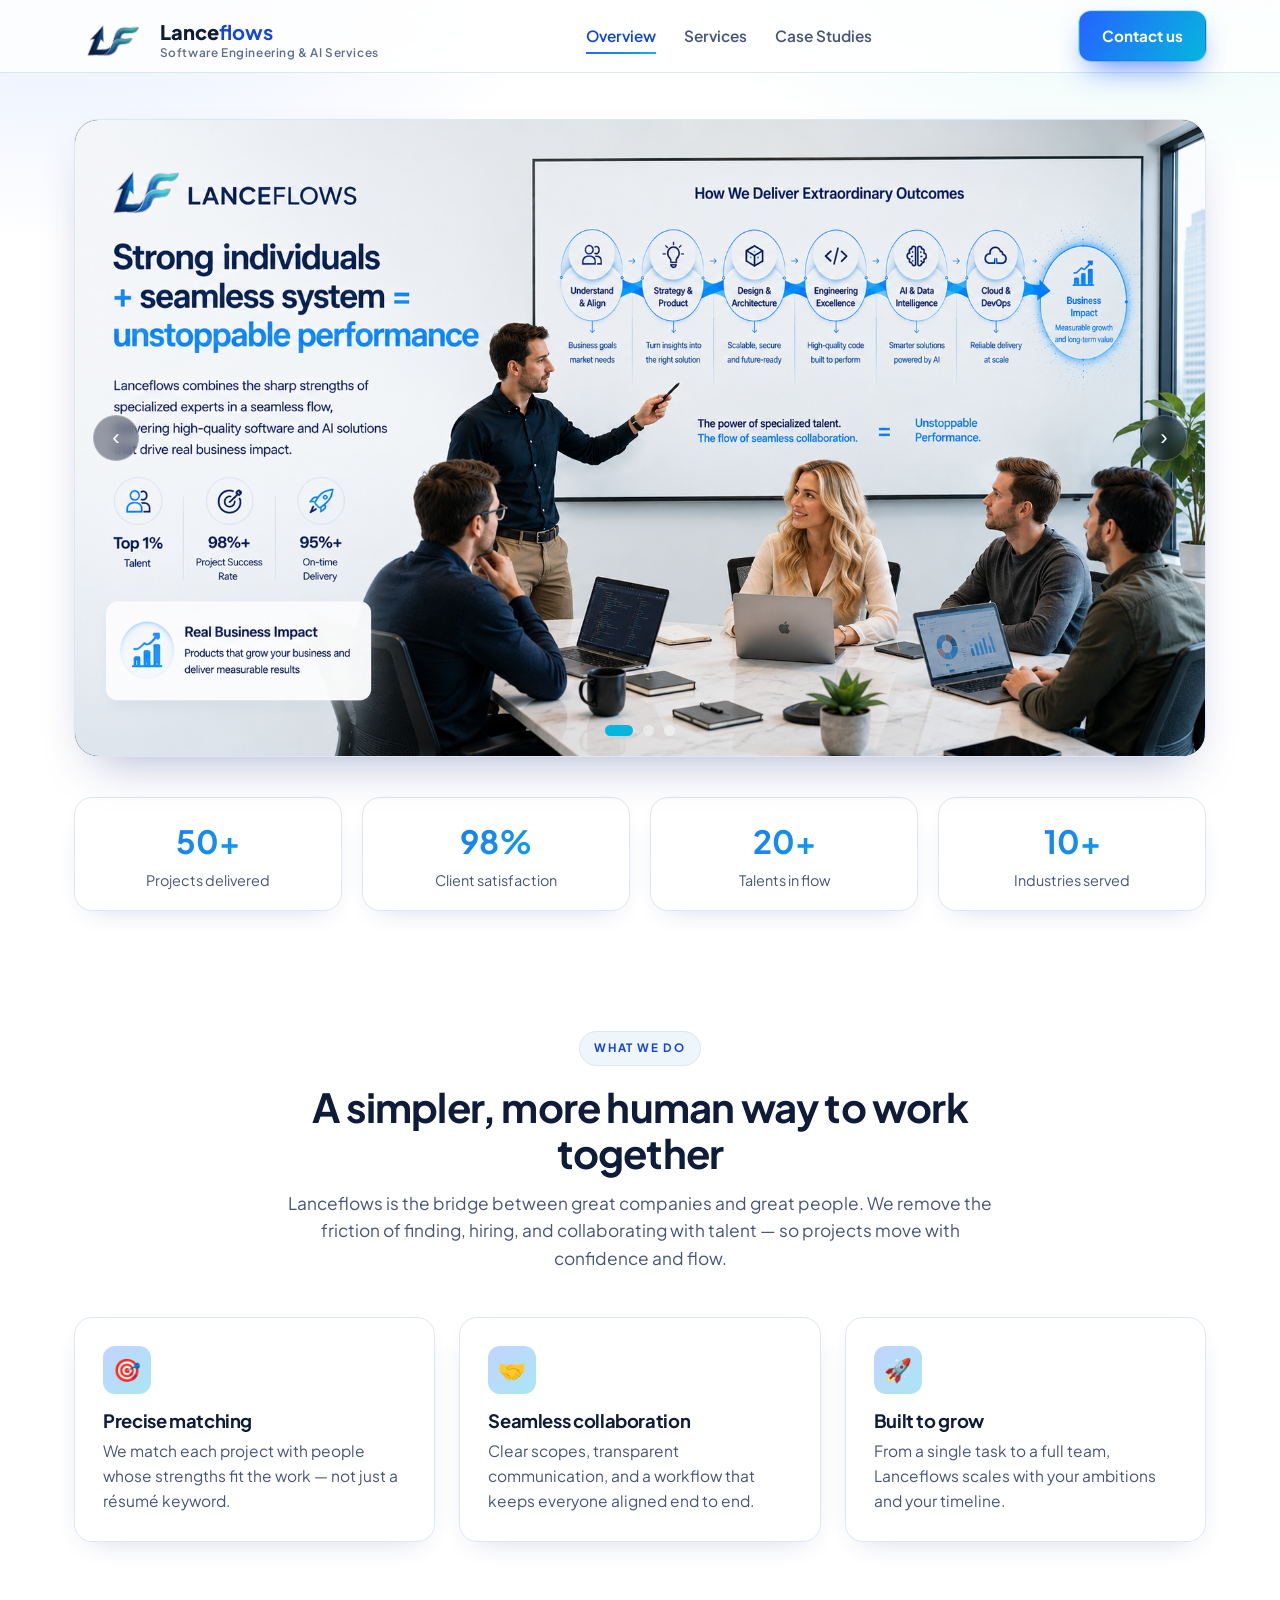
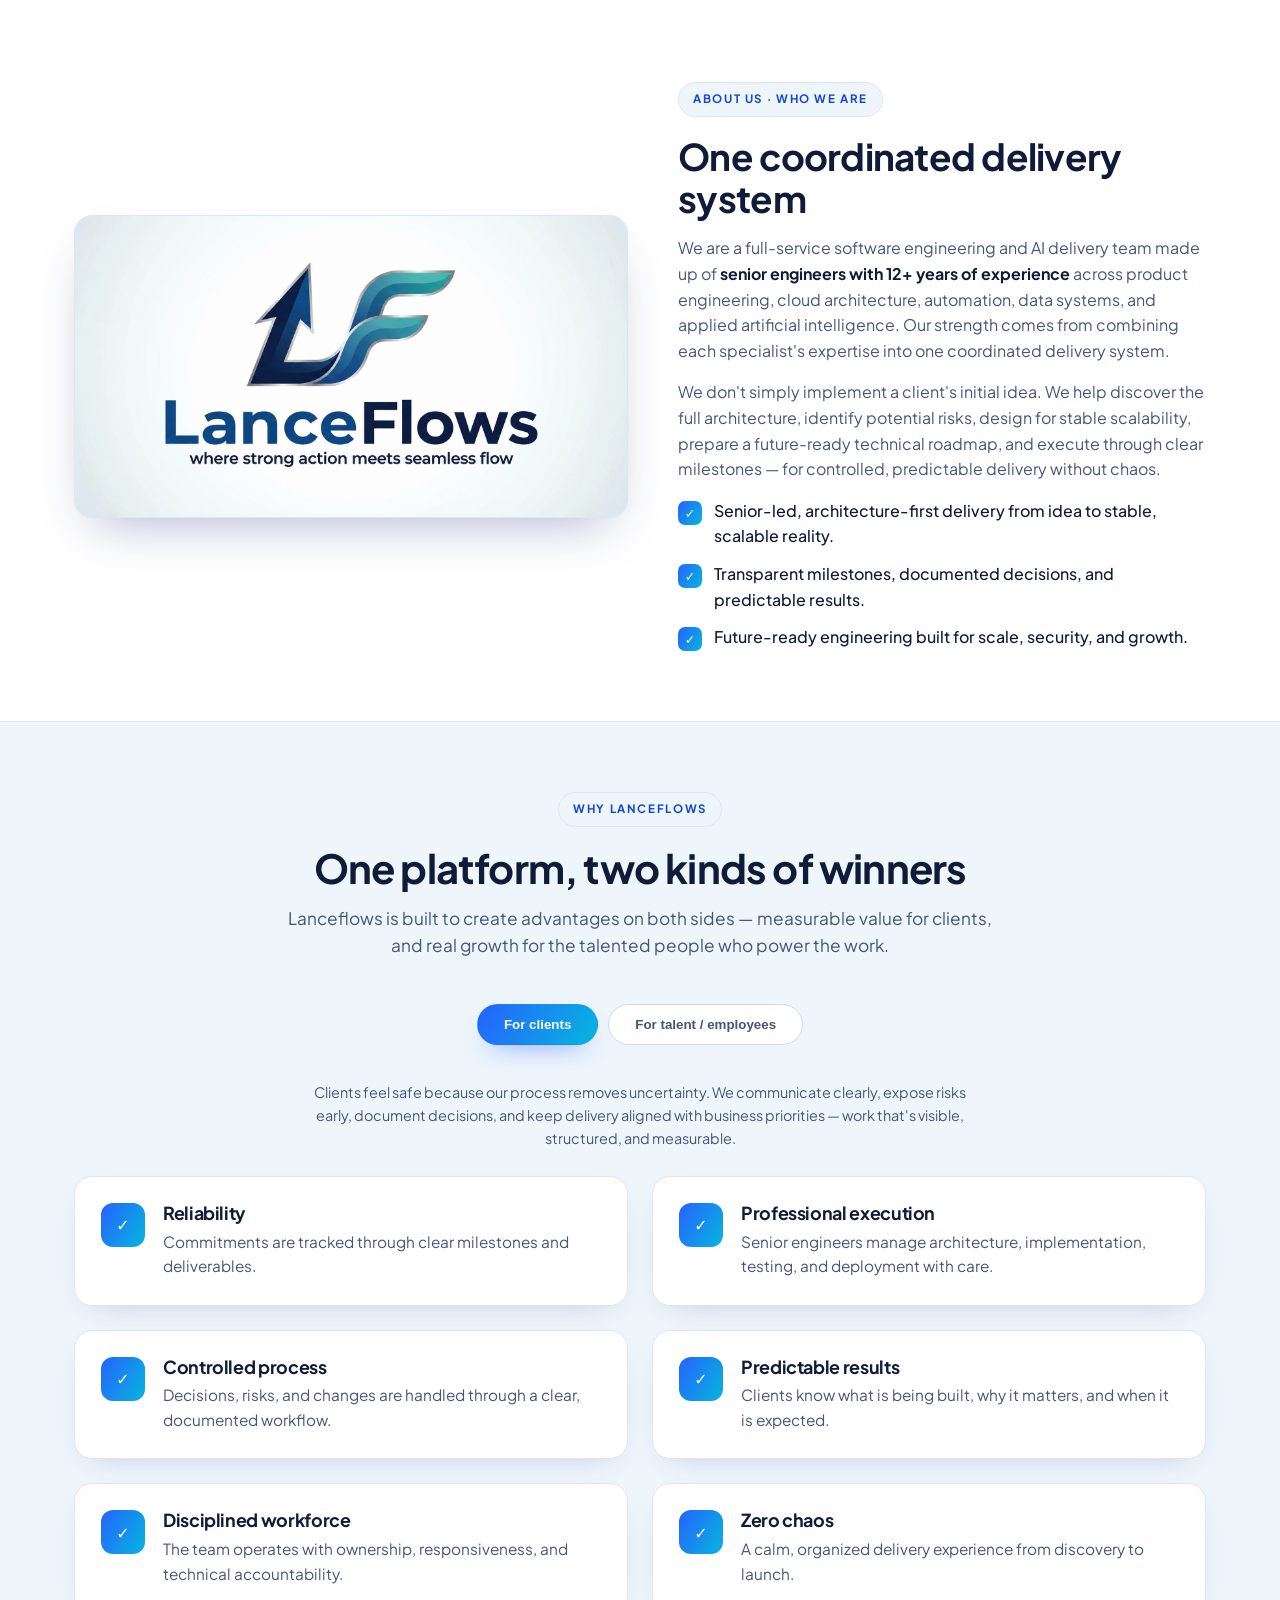
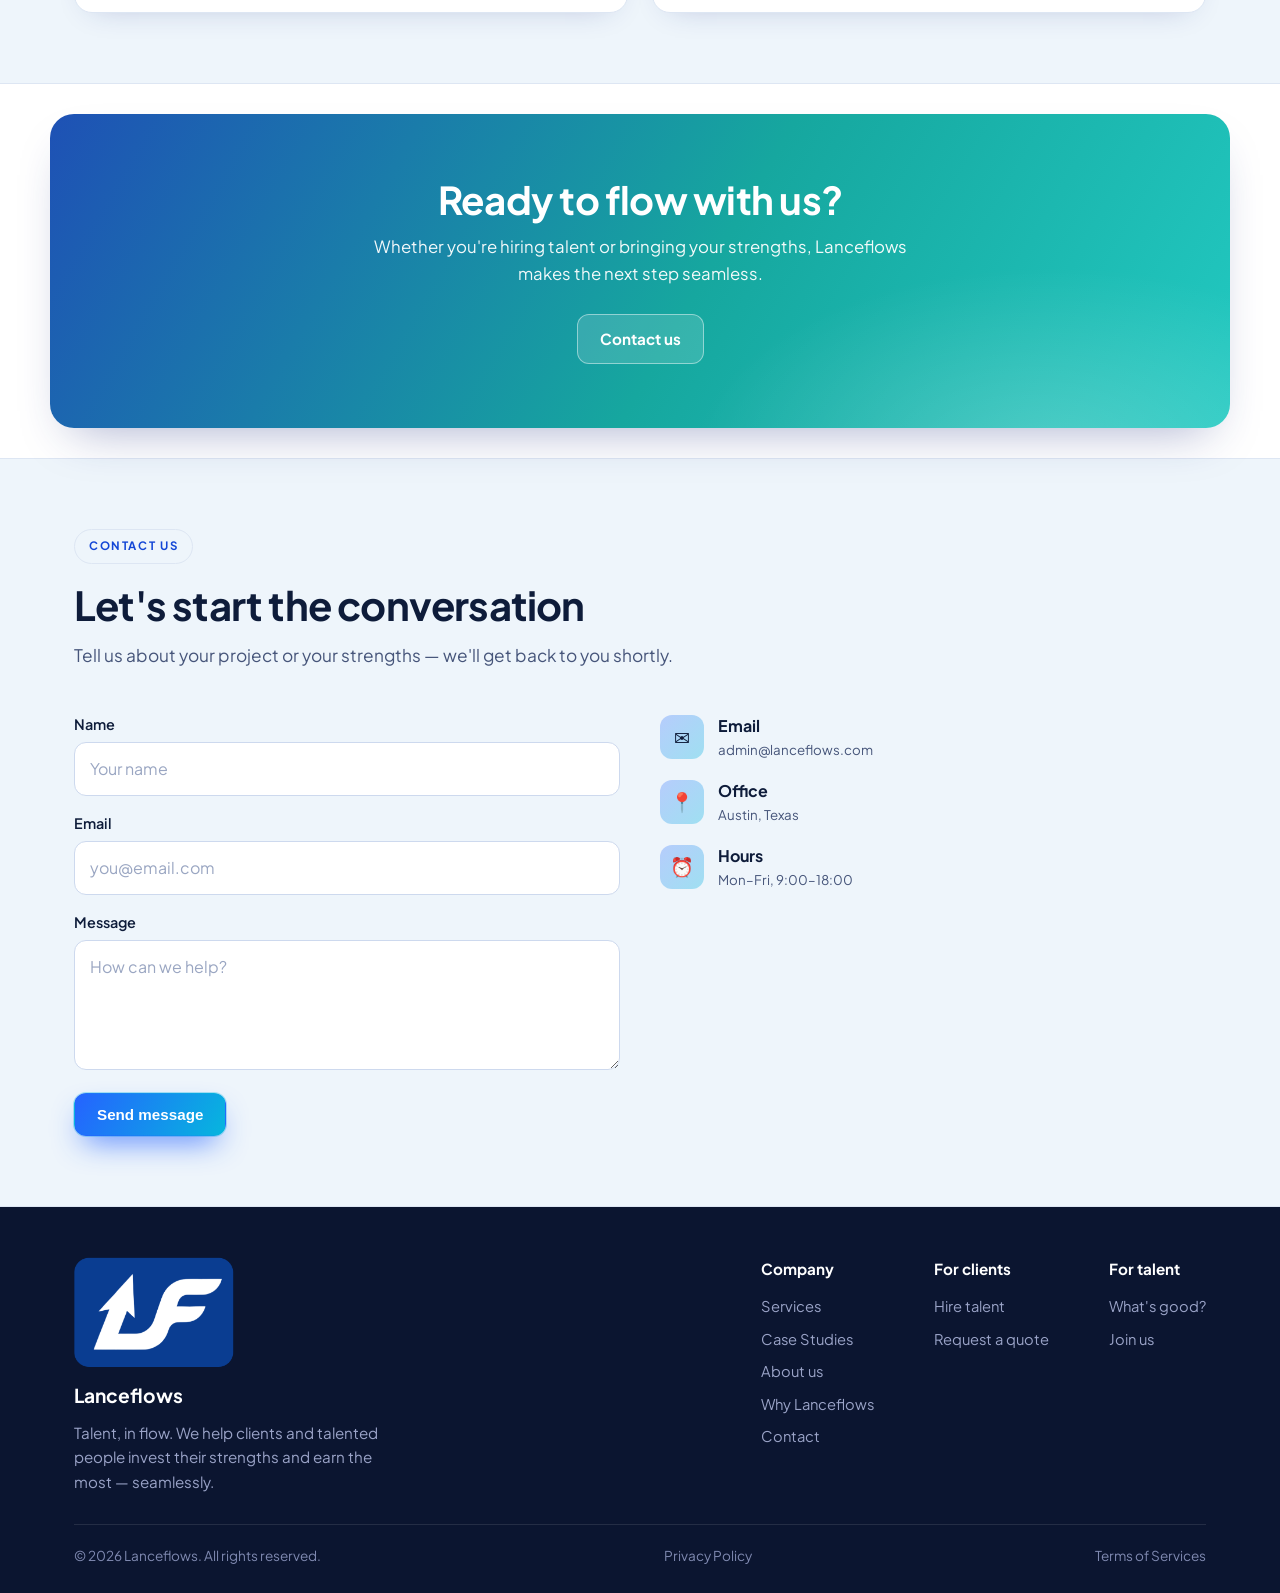
==== index.html @ fd37ac3b "Initial commit: Lanceflows case version" ====
<!DOCTYPE html>
<html lang="en">
<head>
<meta charset="UTF-8" />
<meta name="viewport" content="width=device-width, initial-scale=1.0" />
<title>Lanceflows — Talent, in flow.</title>
<meta name="description" content="Lanceflows connects clients with talented people who invest their strengths and earn the most — with seamless, confident flow." />
<link rel="icon" type="image/png" href="favicon.png" />
<link rel="apple-touch-icon" href="favicon.png" />
<link rel="preconnect" href="https://fonts.googleapis.com" />
<link rel="preconnect" href="https://fonts.gstatic.com" crossorigin />
<link href="https://fonts.googleapis.com/css2?family=Plus+Jakarta+Sans:wght@400;500;600;700;800&display=swap" rel="stylesheet" />
<link rel="stylesheet" href="style.css" />
</head>
<body>

<!-- ===================== HEADER ===================== -->
<header>
  <div class="wrap nav">
    <a class="brand" href="#top" aria-label="Lanceflows home">
      <img class="logo-img" src="company_logo.png" alt="Lanceflows logo" />
      <span class="brand-text">
        <span class="brand-name">Lance<b>flows</b></span>
        <span class="brand-tag">Software Engineering &amp; AI Services</span>
      </span>
    </a>
    <nav class="nav-links">
      <a href="index.html" class="active">Overview</a>
      <a href="services.html">Services</a>
      <a href="case-study.html">Case Studies</a>
    </nav>
    <div class="top-actions">
      <a class="btn btn-primary" href="#contact">Contact us</a>
    </div>
  </div>
</header>

<main id="top">

  <!-- ===================== HERO SLIDER ===================== -->
  <section class="hero">
    <div class="wrap">
      <div class="slider" aria-roledescription="carousel" aria-label="Lanceflows highlights">
        <div class="slides">
          <!-- Slide 1: art-directed banner — wide / tablet / portrait variants swap by screen size -->
          <div class="slide slide-1 active" data-r-d="16/9" data-r-t="4/3" data-r-m="9/16">
            <picture class="slide-pic">
              <source media="(max-width:560px)" srcset="img/hero_slider1_3.png" />
              <source media="(max-width:900px)" srcset="img/hero_slider1_2.png" />
              <img src="img/hero_slider1_1.png" alt="Lanceflows — Software Engineering & AI Services: from idea to architecture, engineering, AI automation, launch, and growth." />
            </picture>
            <!-- <div class="hero-caption">
              <h2>Lance<b>flows</b></h2>
              <p class="hero-tag">Where Strong Action Meets Seamless Flow</p>
              <p class="hero-desc">Turns Ideas Into Reliable Growth</p>
            </div>
            <div class="hero-steps-map" aria-hidden="true">
              <span class="smap s1">Idea</span>
              <span class="smap s2">Architecture</span>
              <span class="smap s3">Engineering</span>
              <span class="smap s4">AI</span>
              <span class="smap s5">Cloud</span>
              <span class="smap s6">Workflow</span>
              <span class="smap s7">Growth</span>
            </div> -->
          </div>
          <!-- Slide 2: art-directed infographic banner — wide / tablet / portrait variants -->
          <div class="slide slide-2" data-r-d="16/9" data-r-t="980/1086" data-r-m="454/1086">
            <picture class="slide-pic">
              <source media="(max-width:560px)" srcset="img/hero_slider2_3.png" />
              <source media="(max-width:900px)" srcset="img/hero_slider2_2.png" />
              <img src="img/hero_slider2_1.png" alt="Your vision, our engineering, real results — trusted, focused, engineered, scalable. Senior engineers delivering from idea to growth." />
            </picture>
          </div>
          <!-- Slide 3: art-directed banner — wide / tablet / portrait variants -->
          <div class="slide slide-3" data-r-d="16/9" data-r-t="4/3" data-r-m="9/16">
            <picture class="slide-pic">
              <source media="(max-width:560px)" srcset="img/hero_slider3_3.png" />
              <source media="(max-width:900px)" srcset="img/hero_slider3_2.png" />
              <img src="img/hero_slider3_1.png" alt="Invest your strength, grow through flow — a seamless system that amplifies impact, from your strengths to bigger projects, leadership, and stable opportunity." />
            </picture>
          </div>
        </div>
        <button class="arrow prev" aria-label="Previous slide">‹</button>
        <button class="arrow next" aria-label="Next slide">›</button>
        <div class="dots" role="tablist"></div>
      </div>

      <!-- Stats -->
      <div class="stats">
        <div class="stat"><b>50+</b><span>Projects delivered</span></div>
        <div class="stat"><b>98%</b><span>Client satisfaction</span></div>
        <div class="stat"><b>20+</b><span>Talents in flow</span></div>
        <div class="stat"><b>10+</b><span>Industries served</span></div>
      </div>
    </div>
  </section>

  <!-- ===================== DESCRIPTION ===================== -->
  <section class="section" id="about-short">
    <div class="wrap">
      <div class="section-head center">
        <span class="eyebrow">What we do</span>
        <h2>A simpler, more human way to work together</h2>
        <p>Lanceflows is the bridge between great companies and great people. We remove the friction of finding, hiring, and collaborating with talent — so projects move with confidence and flow.</p>
      </div>
      <div class="feature-grid">
        <div class="card">
          <div class="ic">🎯</div>
          <h3>Precise matching</h3>
          <p>We match each project with people whose strengths fit the work — not just a résumé keyword.</p>
        </div>
        <div class="card">
          <div class="ic">🤝</div>
          <h3>Seamless collaboration</h3>
          <p>Clear scopes, transparent communication, and a workflow that keeps everyone aligned end to end.</p>
        </div>
        <div class="card">
          <div class="ic">🚀</div>
          <h3>Built to grow</h3>
          <p>From a single task to a full team, Lanceflows scales with your ambitions and your timeline.</p>
        </div>
      </div>
    </div>
  </section>

  <!-- ===================== ABOUT US ===================== -->
  <section class="section" id="about">
    <div class="wrap">
      <div class="about-grid">
        <div class="about-media">
          <!-- 🔁 Swap for a team/office photo when ready: <img src="about.jpg" alt="About Lanceflows"> -->
          <img src="img/com_slogan.png" alt="Lanceflows — where strong action meets seamless flow" />
        </div>
        <div class="about-text">
          <span class="eyebrow">About us · Who we are</span>
          <h2>One coordinated delivery system</h2>
          <p>We are a full-service software engineering and AI delivery team made up of <strong>senior engineers with 12+ years of experience</strong> across product engineering, cloud architecture, automation, data systems, and applied artificial intelligence. Our strength comes from combining each specialist's expertise into one coordinated delivery system.</p>
          <p>We don't simply implement a client's initial idea. We help discover the full architecture, identify potential risks, design for stable scalability, prepare a future-ready technical roadmap, and execute through clear milestones — for controlled, predictable delivery without chaos.</p>
          <ul class="about-points">
            <li>Senior-led, architecture-first delivery from idea to stable, scalable reality.</li>
            <li>Transparent milestones, documented decisions, and predictable results.</li>
            <li>Future-ready engineering built for scale, security, and growth.</li>
          </ul>
        </div>
      </div>
    </div>
  </section>

  <!-- ===================== WHY LANCEFLOWS ===================== -->
  <section class="section alt" id="why">
    <div class="wrap">
      <div class="section-head center">
        <span class="eyebrow">Why Lanceflows</span>
        <h2>One platform, two kinds of winners</h2>
        <p>Lanceflows is built to create advantages on both sides — measurable value for clients, and real growth for the talented people who power the work.</p>
      </div>

      <div class="why-tabs">
        <button class="tab active" data-tab="clients">For clients</button>
        <button class="tab" data-tab="employees">For talent / employees</button>
      </div>

      <!-- CLIENTS -->
      <div class="why-panel active" id="panel-clients">
        <p class="why-note" style="margin:0 auto 26px;max-width:680px">Clients feel safe because our process removes uncertainty. We communicate clearly, expose risks early, document decisions, and keep delivery aligned with business priorities — work that's visible, structured, and measurable.</p>
        <div class="why-grid">
          <div class="why-card"><div class="num">✓</div><div><h3>Reliability</h3><p>Commitments are tracked through clear milestones and deliverables.</p></div></div>
          <div class="why-card"><div class="num">✓</div><div><h3>Professional execution</h3><p>Senior engineers manage architecture, implementation, testing, and deployment with care.</p></div></div>
          <div class="why-card"><div class="num">✓</div><div><h3>Controlled process</h3><p>Decisions, risks, and changes are handled through a clear, documented workflow.</p></div></div>
          <div class="why-card"><div class="num">✓</div><div><h3>Predictable results</h3><p>Clients know what is being built, why it matters, and when it is expected.</p></div></div>
          <div class="why-card"><div class="num">✓</div><div><h3>Disciplined workforce</h3><p>The team operates with ownership, responsiveness, and technical accountability.</p></div></div>
          <div class="why-card"><div class="num">✓</div><div><h3>Zero chaos</h3><p>A calm, organized delivery experience from discovery to launch.</p></div></div>
        </div>
      </div>

      <!-- EMPLOYEES -->
      <div class="why-panel" id="panel-employees">
        <div class="why-grid">
          <div class="why-card"><div class="num">★</div><div><h3>Come as you are — strengths first</h3><p>This is a system of talents where people come with their strength, whatever it is. There is a place here for every kind of strength.</p></div></div>
          <div class="why-card"><div class="num">↗</div><div><h3>Invest your strength, earn the most</h3><p>Talents invest their strengths into meaningful work — and earn the most from doing what they do best.</p></div></div>
          <div class="why-card"><div class="num">✓</div><div><h3>Confidence, ensured</h3><p>The system is designed to ensure each person's confidence, so talent can show up and perform at their peak.</p></div></div>
          <div class="why-card"><div class="num">∿</div><div><h3>A seamless flow to grow</h3><p>From first match to delivery, everything moves with a seamless flow — so talent can invest, grow, and keep moving forward.</p></div></div>
        </div>
      </div>
    </div>
  </section>

  <!-- ===================== CTA ===================== -->
  <section>
    <div class="cta">
      <h2>Ready to flow with us?</h2>
      <p>Whether you're hiring talent or bringing your strengths, Lanceflows makes the next step seamless.</p>
      <a class="btn btn-ghost" href="#contact">Contact us</a>
    </div>
  </section>

  <!-- ===================== CONTACT ===================== -->
  <section class="section alt" id="contact">
    <div class="wrap">
      <div class="section-head">
        <span class="eyebrow">Contact us</span>
        <h2>Let's start the conversation</h2>
        <p>Tell us about your project or your strengths — we'll get back to you shortly.</p>
      </div>
      <div class="contact-grid">
        <form id="contact-form" novalidate>
          <!-- FormSubmit config -->
          <input type="hidden" name="_subject" value="New contact — Lanceflows website" />
          <input type="hidden" name="_template" value="table" />
          <input type="hidden" name="_captcha" value="false" />
          <!-- honeypot: bots fill this, humans never see it -->
          <input type="text" name="_honey" tabindex="-1" autocomplete="off" aria-hidden="true" style="position:absolute;left:-9999px;opacity:0;height:0;width:0" />
          <div class="field"><label for="name">Name</label><input id="name" name="name" type="text" placeholder="Your name" required /></div>
          <div class="field"><label for="email">Email</label><input id="email" name="email" type="email" placeholder="you@email.com" required /></div>
          <div class="field"><label for="msg">Message</label><textarea id="msg" name="message" rows="4" placeholder="How can we help?" required></textarea></div>
          <button class="btn btn-primary" type="submit">Send message</button>
          <p id="form-note" style="margin-top:12px;font-weight:600;display:none">Thanks! We'll be in touch soon. ✓</p>
        </form>
        <ul class="contact-info">
          <li><span class="ic">✉️</span><div><strong>Email</strong><small>admin@lanceflows.com</small></div></li>
          <!-- <li><span class="ic">📞</span><div><strong>Phone</strong><small>+1 (000) 000-0000</small></div></li> -->
          <li><span class="ic">📍</span><div><strong>Office</strong><small>Austin, Texas</small></div></li>
          <li><span class="ic">⏰</span><div><strong>Hours</strong><small>Mon–Fri, 9:00–18:00</small></div></li>
        </ul>
      </div>
    </div>
  </section>

</main>

<!-- ===================== FOOTER ===================== -->
<footer>
  <div class="wrap">
    <div class="foot-top">
      <div class="foot-brand">
        <img src="favicon.png" alt="Lanceflows" width="549" height="383" style="width:160px;height:111.6px;display:block;border-radius:12px;margin-bottom:12px" />
        <strong style="color:#fff;font-size:1.2rem">Lanceflows</strong>
        <p>Talent, in flow. We help clients and talented people invest their strengths and earn the most — seamlessly.</p>
      </div>
      <div class="foot-cols">
        <div class="foot-col"><h4>Company</h4><a href="services.html">Services</a><a href="case-study.html">Case Studies</a><a href="#about">About us</a><a href="#why">Why Lanceflows</a><a href="#contact">Contact</a></div>
        <div class="foot-col"><h4>For clients</h4><a href="#why" data-why-tab="clients">Hire talent</a><a href="#contact">Request a quote</a></div>
        <div class="foot-col"><h4>For talent</h4><a href="#why" data-why-tab="employees">What's good?</a><a href="#contact">Join us</a></div>
      </div>
    </div>
    <div class="foot-bottom">
      <span>© 2026 Lanceflows. All rights reserved.</span>
      <a href="privacy.html">Privacy Policy</a>
      <a href="terms.html">Terms of Services</a>
    </div>
  </div>
</footer>

<script>
  // ---------- Slider ----------
  (function(){
    const slides = Array.from(document.querySelectorAll('.slide'));
    const slidesEl = document.querySelector('.slides');
    const dotsWrap = document.querySelector('.dots');
    let i = 0, timer;

    // Each slide declares its art-directed image ratio per breakpoint (data-r-d/t/m).
    // The box adopts the active slide's ratio so every banner shows fully, no crop.
    function applyRatio(){
      const w = window.innerWidth;
      const key = w <= 560 ? 'rM' : (w <= 900 ? 'rT' : 'rD');
      const r = slides[i].dataset[key];
      if (r) slidesEl.style.aspectRatio = r;
    }
    window.addEventListener('resize', applyRatio);

    slides.forEach((_, idx) => {
      const d = document.createElement('button');
      d.className = 'dot' + (idx === 0 ? ' active' : '');
      d.setAttribute('aria-label', 'Go to slide ' + (idx + 1));
      d.addEventListener('click', () => go(idx, true));
      dotsWrap.appendChild(d);
    });
    const dots = Array.from(dotsWrap.children);

    function go(n, manual){
      slides[i].classList.remove('active');
      dots[i].classList.remove('active');
      i = (n + slides.length) % slides.length;
      slides[i].classList.add('active');
      dots[i].classList.add('active');
      applyRatio();
      if (manual) restart();
    }
    function next(){ go(i + 1); }
    function start(){ timer = setInterval(next, 5500); }
    function restart(){ clearInterval(timer); start(); }

    document.querySelector('.next').addEventListener('click', () => go(i + 1, true));
    document.querySelector('.prev').addEventListener('click', () => go(i - 1, true));
    applyRatio();
    start();
  })();

  // ---------- Why tabs ----------
  function activateWhyTab(name) {
    document.querySelectorAll('.tab').forEach(t => t.classList.toggle('active', t.dataset.tab === name));
    document.querySelectorAll('.why-panel').forEach(p => p.classList.remove('active'));
    const panel = document.getElementById('panel-' + name);
    if (panel) panel.classList.add('active');
  }
  document.querySelectorAll('.tab').forEach(tab => {
    tab.addEventListener('click', () => activateWhyTab(tab.dataset.tab));
  });

  // Links can pre-select a Why tab (e.g. footer "What's good?" → talent tab).
  document.querySelectorAll('[data-why-tab]').forEach(link => {
    link.addEventListener('click', () => activateWhyTab(link.dataset.whyTab));
  });

  // Cross-page deep links: index.html#why-clients / index.html#why-talent
  // open the Why section with the right tab already active.
  function applyWhyHash() {
    const map = { '#why-clients': 'clients', '#why-talent': 'employees' };
    const name = map[location.hash];
    if (!name) return;
    activateWhyTab(name);
    const why = document.getElementById('why');
    if (why) why.scrollIntoView();
  }
  applyWhyHash();
  window.addEventListener('hashchange', applyWhyHash);

  // ---------- Contact form → emails admin@lanceflows.com via FormSubmit ----------
  document.getElementById('contact-form').addEventListener('submit', async e => {
    e.preventDefault();
    const form = e.target;
    const note = document.getElementById('form-note');
    if (!form.checkValidity()) { form.reportValidity(); return; }

    const btn = form.querySelector('button[type="submit"]');
    const original = btn.textContent;
    btn.disabled = true; btn.textContent = 'Sending…';
    try {
      const res = await fetch('https://formsubmit.co/ajax/admin@lanceflows.com', {
        method: 'POST',
        headers: { 'Accept': 'application/json' },
        body: new FormData(form)
      });
      const data = await res.json().catch(() => ({}));
      if (!res.ok || !(data.success === 'true' || data.success === true)) {
        throw new Error(data.message || 'Submission failed');
      }
      note.textContent = "Thanks! We'll be in touch soon. ✓";
      note.style.color = 'var(--brand)';
      note.style.display = 'block';
      form.reset();
    } catch (err) {
      note.textContent = 'Sorry — something went wrong. Please email admin@lanceflows.com directly.';
      note.style.color = '#c0455f';
      note.style.display = 'block';
    } finally {
      btn.disabled = false; btn.textContent = original;
    }
  });
</script>
</body>
</html>
---- style.css ----
:root{
  /* Bright theme with the hero banner's electric-blue → cyan accent identity */
  --brand:#1346d6;            /* punchier electric blue */
  --brand-2:#06b6ac;          /* vivid teal for text/links on white */
  --accent-cyan:#06b6de;      /* vivid cyan end, leaning blue (not green) */
  --accent-blue:#2563ff;      /* intense blue for gradients/glows */
  --ink:#0e1c3a;
  --ink-soft:#46557a;
  --bg:#ffffff;
  --bg-soft:#eef5fb;          /* alternating band */
  --panel:#ffffff;            /* card / surface */
  --line:#dde6f3;
  --line-strong:#cdd9ee;
  --grad:linear-gradient(120deg,var(--accent-blue),var(--accent-cyan));
  --glow:0 0 24px -4px rgba(34,201,193,.55);
  --radius:18px;
  --shadow:0 22px 50px -22px rgba(31,46,128,.40);
  --elev:0 10px 30px -18px rgba(31,46,128,.30);
  --maxw:1180px;
}
*{box-sizing:border-box;margin:0;padding:0}
html{scroll-behavior:smooth}
body{
  font-family:'Plus Jakarta Sans',system-ui,-apple-system,Segoe UI,Roboto,sans-serif;
  color:var(--ink);
  background:
    radial-gradient(820px 420px at 90% -6%,rgba(34,201,193,.12),transparent 60%),
    radial-gradient(900px 480px at 4% -4%,rgba(46,107,255,.12),transparent 58%),
    var(--bg);
  background-attachment:fixed;
  line-height:1.6;
  -webkit-font-smoothing:antialiased;
}
a{color:inherit;text-decoration:none}
img{max-width:100%;display:block}
.wrap{max-width:var(--maxw);margin:0 auto;padding:0 24px}
.eyebrow{
  display:inline-block;font-weight:700;letter-spacing:.14em;text-transform:uppercase;
  font-size:.72rem;color:var(--brand);background:var(--bg-soft);
  padding:7px 14px;border-radius:999px;margin-bottom:18px;border:1px solid var(--line);
}
h1,h2,h3{line-height:1.15;letter-spacing:-.02em;color:var(--ink)}
.btn{
  display:inline-flex;align-items:center;justify-content:center;gap:8px;
  font-weight:700;font-size:.95rem;padding:12px 22px;border-radius:12px;
  cursor:pointer;border:1px solid transparent;transition:transform .15s ease,box-shadow .2s ease,background .2s ease,border-color .2s ease,color .2s ease;
}
.btn:hover{transform:translateY(-2px)}
.btn-primary{background:var(--grad);color:#fff;box-shadow:0 14px 30px -10px rgba(37,99,255,.85),0 0 0 1px rgba(6,182,222,.3)}
.btn-primary:hover{box-shadow:0 18px 40px -10px rgba(6,182,222,.9),0 0 0 1px rgba(6,182,222,.5)}
.btn-ghost{background:#fff;color:var(--ink);border-color:var(--line-strong)}
.btn-ghost:hover{border-color:var(--brand-2);color:var(--brand-2)}

/* ---------- Header ---------- */
header{
  position:sticky;top:0;z-index:50;
  background:rgba(255,255,255,.82);backdrop-filter:blur(12px);
  border-bottom:1px solid var(--line);
}
.nav{display:flex;align-items:center;justify-content:space-between;height:72px}
.brand{display:flex;align-items:center;gap:10px}
.brand-text{display:flex;flex-direction:column;line-height:1.12;margin-top:8px}
.brand-name{font-weight:800;font-size:1.25rem;color:var(--ink)}
.brand-tag{font-weight:600;font-size:.74rem;letter-spacing:.05em;color:var(--ink-soft);opacity:.85;margin-top:2px}
.logo-img{height:44px;width:auto;display:block}
.logo-mark{
  width:38px;height:38px;border-radius:11px;flex:none;
  background:var(--grad);
  display:grid;place-items:center;color:#fff;font-weight:800;font-size:1.1rem;
}
.brand span b{color:var(--brand)}
.nav-links{display:flex;align-items:center;gap:28px}
.nav-links a{font-weight:600;font-size:.96rem;color:var(--ink-soft);position:relative;transition:color .2s}
.nav-links a:hover,.nav-links a.active{color:var(--brand)}
.nav-links a::after{content:"";position:absolute;left:0;bottom:-6px;height:2px;width:0;background:var(--grad);transition:width .2s}
.nav-links a:hover::after,.nav-links a.active::after{width:100%}
.top-actions{display:flex;align-items:center;gap:12px}

/* ---------- Hero / Slider ---------- */
.hero{padding:46px 0 10px}
.slider{
  position:relative;border-radius:24px;overflow:hidden;box-shadow:var(--shadow);
  border:1px solid var(--line);
}
/* Box ratio matches the served slide-1 image variant at each breakpoint,
   so the banner fills with ZERO cropping from 320px to 1440px. */
.slides{position:relative;aspect-ratio:16/9}
@media(max-width:900px){ .slides{aspect-ratio:4/3} }
@media(max-width:560px){ .slides{aspect-ratio:9/16} }
.slide{
  position:absolute;inset:0;opacity:0;transition:opacity .9s ease;
  display:flex;align-items:center;
}
.slide.active{opacity:1}
.slide-1{background:#070f2e}
.slide-2{background:#070f2e}
.slide-3{background:#070f2e}
.slide::after{content:"";position:absolute;inset:0;background:radial-gradient(120% 120% at 0% 0%,rgba(0,0,0,.30),transparent 55%)}
/* all three slides are self-contained art-directed banners — no dark overlay */
.slide-1::after,.slide-2::after,.slide-3::after{display:none}
.slide-pic{position:absolute;inset:0;display:block}
.slide-pic img{width:100%;height:100%;object-fit:cover;object-position:center;display:block}
/* Description block — top-left empty/dark field, above the icon stream */
.hero-caption{
  position:absolute;top:18%;left:clamp(18px,4vw,48px);z-index:4;
  max-width:min(44%,430px);color:#fff;
}
.hero-caption h2{font-size:clamp(1.7rem,4.4vw,3rem);line-height:1.04;letter-spacing:-.02em;
  text-shadow:0 2px 20px rgba(0,0,0,.6)}
.hero-caption h2 b{color:var(--accent-cyan)}
.hero-caption .hero-tag{margin-top:8px;font-weight:600;font-size:clamp(.9rem,1.9vw,1.3rem);
  color:var(--accent-cyan);letter-spacing:.02em;text-shadow:0 1px 12px rgba(0,0,0,.6)}
.hero-caption .hero-desc{margin-top:6px;font-weight:500;font-size:clamp(.85rem,1.6vw,1.1rem);
  color:#dce6ff;text-shadow:0 1px 10px rgba(0,0,0,.6)}

/* Seven step labels pinned under their matching icon in the image.
   Coordinates are % of the slide box; one set per art-directed variant. */
.hero-steps-map{position:absolute;inset:0;z-index:3;pointer-events:none}
.smap{position:absolute;transform:translateX(-50%);white-space:nowrap;
  font-size:clamp(.5rem,1vw,.72rem);font-weight:700;text-transform:uppercase;letter-spacing:.05em;
  color:#eaf1ff;text-shadow:0 1px 4px rgba(0,0,0,.9);
  background:rgba(4,12,38,.55);padding:2px 8px;border-radius:6px;backdrop-filter:blur(3px)}
/* Wide 16:9 (desktop) — label sits just below each tile's bottom edge */
.s1{left:12%;top:74%}
.s2{left:23%;top:64%}
.s3{left:33%;top:58%}
.s4{left:42%;top:51%}
.s5{left:48%;top:44%}
.s6{left:58%;top:38%}
.s7{left:65%;top:33%}
/* Tablet 4:3 */
@media(max-width:900px){
  .s1{left:11%;top:78%}
  .s2{left:20%;top:69%}
  .s3{left:31%;top:61%}
  .s4{left:39%;top:54%}
  .s5{left:46%;top:45%}
  .s6{left:55%;top:38%}
  .s7{left:62%;top:31%}
}
/* Portrait 9:16 (mobile) — tight vertical stack; labels tuck under each tile */
@media(max-width:560px){
  .hero-caption{top:11%;max-width:64%}
  .s1{left:20%;top:94%}
  .s2{left:24%;top:81%}
  .s3{left:30%;top:67%}
  .s4{left:38%;top:55%}
  .s5{left:41%;top:44%}
  .s6{left:46%;top:33%}
  .s7{left:53%;top:23%}
}
.slide-content{position:relative;z-index:2;color:#fff;max-width:620px;padding:0 clamp(24px,5vw,64px)}
.slide-content h2{font-size:clamp(1.8rem,4.2vw,3rem);margin-bottom:14px;color:#fff}
.slide-content p{font-size:clamp(1rem,1.6vw,1.18rem);opacity:.92;margin-bottom:24px}
.slide-tag{font-size:.72rem;letter-spacing:.16em;text-transform:uppercase;font-weight:700;opacity:.9;display:block;margin-bottom:14px}
.dots{position:absolute;bottom:20px;left:50%;transform:translateX(-50%);display:flex;gap:10px;z-index:3}
.dot{width:11px;height:11px;border-radius:999px;background:rgba(255,255,255,.45);border:0;cursor:pointer;transition:.2s}
.dot.active{background:var(--accent-cyan);width:28px}
.arrow{
  position:absolute;top:50%;transform:translateY(-50%);z-index:3;
  width:46px;height:46px;border-radius:999px;border:1px solid rgba(255,255,255,.22);cursor:pointer;
  background:rgba(8,16,40,.4);color:#fff;font-size:1.4rem;backdrop-filter:blur(6px);
  display:grid;place-items:center;transition:.2s
}
.arrow:hover{background:rgba(34,201,193,.4);border-color:var(--accent-cyan)}
.arrow.prev{left:18px}.arrow.next{right:18px}

/* ---------- Page hero (inner pages) ---------- */
.page-hero{
  position:relative;overflow:hidden;color:#fff;padding:90px 0 82px;
  background:
    radial-gradient(135% 125% at 0% 0%,rgba(2,8,28,.34),transparent 52%),
    linear-gradient(125deg,#0a1736 0%,#123178 45%,#0e5f93 72%,#0b8f87 100%);
}
/* faint blueprint grid, fading toward the edges */
.page-hero::before{content:"";position:absolute;inset:0;
  background-image:
    linear-gradient(to right,rgba(255,255,255,.055) 1px,transparent 1px),
    linear-gradient(to bottom,rgba(255,255,255,.055) 1px,transparent 1px);
  background-size:46px 46px;
  -webkit-mask-image:radial-gradient(125% 100% at 50% 0%,#000 38%,transparent 80%);
          mask-image:radial-gradient(125% 100% at 50% 0%,#000 38%,transparent 80%)}
/* slowly drifting aurora glows for depth */
.page-hero::after{content:"";position:absolute;inset:-25% -12%;
  background:
    radial-gradient(440px 300px at 88% 4%,rgba(34,211,193,.42),transparent 62%),
    radial-gradient(380px 340px at 6% 96%,rgba(56,120,255,.40),transparent 60%),
    radial-gradient(320px 260px at 64% 120%,rgba(13,148,136,.30),transparent 60%);
  animation:heroAurora 22s ease-in-out infinite alternate}
@keyframes heroAurora{
  0%{transform:translate3d(0,0,0) scale(1)}
  50%{transform:translate3d(-2.5%,1.6%,0) scale(1.06)}
  100%{transform:translate3d(2%,-1.4%,0) scale(1.03)}}
@media(prefers-reduced-motion:reduce){.page-hero::after{animation:none}}
.page-hero .wrap{position:relative;z-index:2;max-width:760px}
.page-hero .eyebrow{background:rgba(255,255,255,.12);color:#fff;border-color:rgba(255,255,255,.28);
  -webkit-backdrop-filter:blur(7px);backdrop-filter:blur(7px)}
.page-hero h1{font-size:clamp(2rem,4.4vw,3rem);margin-bottom:14px;color:#fff;
  letter-spacing:-.01em;text-shadow:0 2px 28px rgba(0,0,0,.24)}
.page-hero p{font-size:clamp(1rem,1.7vw,1.2rem);opacity:.93;text-shadow:0 1px 14px rgba(0,0,0,.18)}

/* ---------- Stats ---------- */
.stats{display:grid;grid-template-columns:repeat(4,1fr);gap:20px;padding:40px 0}
.stat{text-align:center;padding:18px;border:1px solid var(--line);border-radius:var(--radius);background:var(--panel);box-shadow:var(--elev)}
.stat b{display:block;font-size:2rem;background:var(--grad);-webkit-background-clip:text;background-clip:text;-webkit-text-fill-color:transparent;color:var(--brand)}
.stat span{font-size:.9rem;color:var(--ink-soft)}

/* ---------- Section base ---------- */
section{scroll-margin-top:90px}
.section{padding:70px 0}
.section.alt{background:var(--bg-soft);border-block:1px solid var(--line)}
.section-head{max-width:720px;margin-bottom:44px}
.section-head.center{margin-inline:auto;text-align:center}
.section-head h2{font-size:clamp(1.7rem,3.4vw,2.5rem);margin-bottom:14px}
.section-head p{color:var(--ink-soft);font-size:1.08rem}

/* ---------- Description / feature grid ---------- */
.feature-grid{display:grid;grid-template-columns:repeat(3,1fr);gap:24px}
.card{
  background:var(--panel);border:1px solid var(--line);border-radius:var(--radius);padding:28px;box-shadow:var(--elev);
  transition:transform .2s ease,box-shadow .2s ease,border-color .2s ease;
}
.card:hover{transform:translateY(-4px);box-shadow:var(--shadow);border-color:var(--brand-2)}
.card .ic{width:48px;height:48px;border-radius:12px;display:grid;place-items:center;font-size:1.4rem;margin-bottom:16px;
  background:linear-gradient(135deg,rgba(37,99,255,.28),rgba(6,182,222,.34))}
.card h3{font-size:1.15rem;margin-bottom:8px}
.card p{color:var(--ink-soft);font-size:.97rem}

/* ---------- About ---------- */
.about-grid{display:grid;grid-template-columns:1.05fr 1fr;gap:50px;align-items:center}
.about-media{
  border-radius:var(--radius);overflow:hidden;border:1px solid var(--line);box-shadow:var(--shadow);
  background:#f2f6fb;line-height:0;
}
.about-media img{width:100%;height:auto;display:block}
.about-media .ph{font-weight:600}
.about-text h2{font-size:clamp(1.6rem,3vw,2.3rem);margin-bottom:16px}
.about-text p{color:var(--ink-soft);margin-bottom:16px}
.about-text strong{color:var(--ink)}
.about-points{list-style:none;display:grid;gap:12px;margin-top:8px}
.about-points li{display:flex;gap:12px;align-items:flex-start;font-weight:500}
.about-points li::before{content:"✓";color:#fff;background:var(--grad);width:24px;height:24px;border-radius:7px;
  display:grid;place-items:center;font-size:.8rem;flex:none;margin-top:3px;font-weight:800}

/* ---------- Why Lanceflows ---------- */
.why-tabs{display:flex;gap:10px;justify-content:center;margin-bottom:36px;flex-wrap:wrap}
.tab{
  font-weight:700;padding:12px 26px;border-radius:999px;border:1px solid var(--line-strong);background:#fff;cursor:pointer;
  transition:.2s;color:var(--ink-soft)
}
.tab:hover{color:var(--brand-2);border-color:var(--brand-2)}
.tab.active{background:var(--grad);color:#fff;border-color:transparent;box-shadow:0 12px 26px -14px rgba(46,107,255,.8)}
.why-panel{display:none}
.why-panel.active{display:block;animation:fade .4s ease}
@keyframes fade{from{opacity:0;transform:translateY(8px)}to{opacity:1;transform:none}}
.why-grid{display:grid;grid-template-columns:repeat(2,1fr);gap:24px}
.why-card{
  display:flex;gap:18px;align-items:flex-start;background:var(--panel);border:1px solid var(--line);box-shadow:var(--elev);
  border-radius:var(--radius);padding:26px;transition:transform .2s ease,box-shadow .2s ease,border-color .2s ease
}
.why-card:hover{transform:translateY(-4px);box-shadow:var(--shadow);border-color:var(--brand-2)}
/* Non-offer info cards: keep them static (no lift/glow on hover) */
.why-grid--static .why-card{cursor:default}
.why-grid--static .why-card:hover{transform:none;box-shadow:var(--elev);border-color:var(--line)}
.why-card .num{
  width:44px;height:44px;border-radius:12px;flex:none;display:grid;place-items:center;font-weight:800;color:#fff;
  background:var(--grad)
}
.why-card h3{font-size:1.12rem;margin-bottom:6px}
.why-card p{color:var(--ink-soft);font-size:.96rem}
.why-note{text-align:center;color:var(--ink-soft);font-size:.9rem;margin-top:26px}

/* ---------- Services ---------- */
.service-grid{display:grid;grid-template-columns:repeat(3,1fr);gap:24px}
.service-card{
  background:var(--panel);border:1px solid var(--line);border-radius:var(--radius);padding:28px;box-shadow:var(--elev);
  transition:transform .2s ease,box-shadow .2s ease,border-color .2s ease;
}
.service-card:hover{transform:translateY(-4px);box-shadow:var(--shadow);border-color:var(--brand-2)}
.service-card .ic{width:52px;height:52px;border-radius:13px;display:grid;place-items:center;font-size:1.5rem;margin-bottom:16px;
  background:linear-gradient(135deg,rgba(37,99,255,.28),rgba(6,182,222,.36))}
.service-card h3{font-size:1.18rem;margin-bottom:8px}
.service-card p{color:var(--ink-soft);font-size:.96rem}

.sub-head{text-align:center;max-width:680px;margin:64px auto 28px}
.sub-head:first-child{margin-top:0}
.sub-head h3{font-size:clamp(1.3rem,2.4vw,1.7rem);margin-bottom:8px}
.sub-head p{color:var(--ink-soft)}

.industry-grid{display:grid;grid-template-columns:repeat(4,1fr);gap:16px}
.industry{background:var(--panel);border:1px solid var(--line);border-radius:14px;overflow:hidden;padding:0;box-shadow:var(--elev);
  transition:transform .2s ease,box-shadow .2s ease,border-color .2s ease}
.industry:hover{transform:translateY(-4px);box-shadow:var(--shadow);border-color:var(--brand-2)}
.industry-img{width:100%;height:auto;aspect-ratio:5/3;display:block}
.industry-body{padding:16px 18px 18px}
.industry b{display:block;color:var(--brand);font-size:1rem;margin-bottom:6px}
.industry span{color:var(--ink-soft);font-size:.86rem;line-height:1.5}

.tech-stack{display:grid;grid-template-columns:repeat(2,1fr);gap:18px}
.tech-row{background:var(--bg-soft);border:1px solid var(--line);border-radius:14px;padding:18px 20px}
.tech-row h4{font-size:.95rem;margin-bottom:10px;color:var(--brand)}
.pill-wrap{display:flex;flex-wrap:wrap;gap:8px}
.pill{background:#fff;border:1px solid var(--line-strong);border-radius:999px;padding:6px 13px;font-size:.82rem;font-weight:600;color:var(--ink-soft)}

.diff-grid{display:grid;grid-template-columns:repeat(3,1fr);gap:20px}
.diff{display:flex;gap:14px;align-items:flex-start;background:var(--panel);border:1px solid var(--line);border-radius:var(--radius);padding:22px;box-shadow:var(--elev)}
.diff .check{width:30px;height:30px;border-radius:9px;flex:none;display:grid;place-items:center;color:#fff;font-size:.9rem;font-weight:800;
  background:var(--grad)}
.diff b{display:block;margin-bottom:4px;font-size:1rem}
.diff span{color:var(--ink-soft);font-size:.9rem}

/* ---------- Case studies ---------- */
.case-list{display:grid;gap:30px}
.case{background:var(--panel);border:1px solid var(--line);border-radius:var(--radius);padding:clamp(24px,3.5vw,40px);box-shadow:var(--shadow)}
.case-head{display:flex;gap:20px;align-items:flex-start;margin-bottom:24px}
.case-num{flex:none;width:56px;height:56px;border-radius:14px;display:grid;place-items:center;color:#fff;font-weight:800;font-size:1.25rem;
  background:var(--grad)}
.case-tag{display:inline-block;font-size:.74rem;font-weight:700;letter-spacing:.06em;text-transform:uppercase;color:var(--brand);
  background:var(--bg-soft);border:1px solid var(--line);border-radius:999px;padding:5px 12px;margin-bottom:10px}
.case-head h2{font-size:clamp(1.25rem,2.4vw,1.7rem)}
.case-grid{display:grid;grid-template-columns:1fr 1fr;gap:30px;margin-bottom:26px}
.col-label{display:inline-block;font-size:.78rem;font-weight:700;letter-spacing:.1em;text-transform:uppercase;color:#000;
  background:#eceef2;border-radius:999px;padding:6px 16px;margin-bottom:12px}
.case-grid p{color:var(--ink-soft);font-size:.96rem;margin-bottom:12px}
.x-list,.check-list{list-style:none;display:grid;gap:8px}
.x-list li,.check-list li{display:flex;gap:10px;align-items:flex-start;font-size:.93rem;color:var(--ink-soft)}
.x-list li::before{content:"✕";color:#c0455f;font-weight:800;font-size:.8rem;flex:none;margin-top:3px}
.check-list li::before{content:"✓";color:#fff;background:var(--brand-2);width:20px;height:20px;border-radius:6px;font-weight:800;
  display:grid;place-items:center;font-size:.72rem;flex:none;margin-top:2px}
.case-block{margin-bottom:24px}
.case-block .col-label{margin-bottom:8px}
.case-tech{margin-bottom:24px}
.outcomes{display:grid;grid-template-columns:repeat(2,1fr);gap:16px;margin-bottom:24px}
.outcome{background:var(--bg-soft);border:1px solid var(--line);border-radius:14px;padding:18px}
.outcome b{display:block;font-size:.82rem;letter-spacing:.06em;text-transform:uppercase;color:var(--brand);margin-bottom:6px}
.outcome span{color:var(--ink-soft);font-size:.92rem}
.case-quote{border-left:4px solid var(--brand-2);background:var(--bg-soft);border-radius:0 12px 12px 0;
  padding:18px 22px;font-style:italic;color:var(--ink);font-size:1rem;
  display:flex;gap:18px;align-items:center}
.cq-avatar{width:64px;height:64px;border-radius:50%;object-fit:cover;flex:none;
  border:3px solid #fff;box-shadow:0 3px 10px rgba(14,28,58,.16)}
.cq-fallback{display:grid;place-items:center;background:var(--grad);color:#fff;
  font-weight:700;font-style:normal;font-size:1.15rem}
.cq-body{flex:1;min-width:0}
@media(max-width:760px){
  .case-grid{grid-template-columns:1fr}
  .outcomes{grid-template-columns:1fr}
}

/* ---------- Case study cards (listing) ---------- */
.case-card-grid{display:grid;grid-template-columns:repeat(3,1fr);gap:24px}
.case-card{display:flex;flex-direction:column;background:var(--panel);border:1px solid var(--line);border-radius:var(--radius);box-shadow:var(--elev);
  padding:28px;height:100%;transition:transform .2s ease,box-shadow .2s ease,border-color .2s ease}
.case-card:hover{transform:translateY(-5px);box-shadow:var(--shadow);border-color:var(--brand-2)}
.case-card-top{display:flex;align-items:center;gap:12px;margin-bottom:16px}
.case-card .case-num{width:46px;height:46px;border-radius:12px;font-size:1.05rem}
.case-card h3{font-size:1.18rem;margin-bottom:10px}
.case-card .summary{color:var(--ink-soft);font-size:.95rem;margin-bottom:16px}
.case-card .pill-wrap{margin-bottom:20px}
.case-link{display:inline-flex;align-items:center;gap:6px;font-weight:700;color:var(--brand);font-size:.95rem;margin-top:auto}
.case-card:hover .case-link{gap:10px}
@media(max-width:900px){.case-card-grid{grid-template-columns:1fr 1fr}}
@media(max-width:620px){.case-card-grid{grid-template-columns:1fr}}

/* Detail page: drop the heavy card chrome since the page hero carries the title */
.case-detail .case{box-shadow:none;border:0;padding:0;background:transparent}
.back-link{display:inline-flex;align-items:center;gap:8px;color:#fff;font-weight:600;font-size:1.12rem;
  margin-bottom:18px;opacity:.9;transition:opacity .2s}
.back-link:hover{opacity:1}
.back-link.in-body{display:block;width:max-content;color:#000;margin:-48px 0 6px}
.case > .back-link.in-body + .section-label{margin-top:56px}
.d-meta{display:flex;flex-wrap:wrap;gap:10px;margin-top:20px}
.d-chip{display:inline-flex;align-items:center;gap:7px;background:rgba(255,255,255,.14);border:1px solid rgba(255,255,255,.3);
  color:#fff;border-radius:999px;padding:8px 15px;font-size:.85rem;font-weight:600;transition:background .2s}
a.d-chip:hover{background:rgba(255,255,255,.26)}
.d-chip.soft{background:rgba(255,255,255,.08);font-weight:500;font-size:.8rem}

.section-label{font-size:1.3rem;font-weight:700;letter-spacing:.08em;text-transform:uppercase;color:var(--brand);margin:46px 0 16px}
/* .section.case-detail{padding-top:32px} */

/* legal pages (Privacy / Terms) */
.legal{max-width:820px;margin:0 auto;color:var(--ink-soft);font-size:1.02rem;line-height:1.75}
.legal .updated{font-size:.85rem;color:var(--ink-soft);opacity:.8;margin-bottom:8px}
.legal h2{font-size:1.4rem;color:var(--ink);margin:38px 0 12px;line-height:1.3}
.legal h2:first-of-type{margin-top:8px}
.legal h3{font-size:1.08rem;color:var(--ink);margin:24px 0 8px}
.legal p{margin:0 0 16px}
.legal ul{margin:0 0 18px;padding-left:22px}
.legal li{margin:0 0 8px}
.legal a{color:var(--brand);font-weight:600}
.legal .legal-note{background:var(--bg-soft);border:1px solid var(--line);border-radius:14px;padding:18px 20px;font-size:.95rem;margin:8px 0 28px}
.case-quote footer{display:block;margin-top:12px;font-style:normal;font-weight:700;color:var(--brand);font-size:.9rem;background:none;padding:0}

/* case overview intro */
.case-overview{font-size:1.08rem;line-height:1.7;color:var(--ink-soft);max-width:860px;margin:0 0 6px}

/* implemented architecture diagram (SVG) */
.arch-caption{color:var(--ink-soft);font-size:.98rem;max-width:780px;margin:-4px 0 18px}
.arch-figure{overflow-x:auto;border:1px solid var(--line);border-radius:16px;
  background:linear-gradient(180deg,#fbfdff,#f3f8fd);padding:16px 12px;margin:4px 0 8px}
.arch-svg{display:block;width:100%;height:auto;min-width:560px;max-width:100%}
.ad-ic{font-size:26px;text-anchor:middle;dominant-baseline:central}
.ad-label{font-size:11px;font-weight:600;fill:var(--ink);text-anchor:middle}
.ad-edge{stroke:#94a3b8;stroke-width:1.8;fill:none}
.ad-elbg{fill:#ffffff;opacity:.9}
.ad-elabel{font-size:9.5px;font-weight:700;fill:#475569;text-anchor:middle}

/* metrics */
.metrics{display:grid;grid-template-columns:repeat(3,1fr);gap:16px}
.metric{display:flex;gap:12px;align-items:flex-start;background:var(--bg-soft);border:1px solid var(--line);border-radius:14px;padding:18px}
.metric::before{content:"▲";color:var(--brand-2);font-size:.75rem;line-height:1.8;flex:none}
.metric span{color:var(--ink);font-size:.92rem;font-weight:500}

/* workflow impact mapping */
.flow-wrap{display:grid;grid-template-columns:1fr 1fr;gap:24px}
.flow{border:1px solid var(--line);border-radius:var(--radius);padding:24px;background:var(--panel);box-shadow:var(--elev)}
.flow h4{font-size:.95rem;margin-bottom:18px}
.flow.before h4{color:#c0455f}
.flow.after h4{color:var(--brand)}
.flow-step{position:relative;padding:0 0 18px 40px}
.flow-step:last-child{padding-bottom:0}
.flow-step .fnum{position:absolute;left:0;top:0;width:26px;height:26px;border-radius:8px;display:grid;place-items:center;
  font-size:.78rem;font-weight:700;color:#fff;z-index:1}
.flow.before .fnum{background:#c0455f}
.flow.after .fnum{background:var(--grad)}
.flow-step:not(:last-child)::after{content:"";position:absolute;left:12px;top:30px;bottom:4px;width:2px;background:var(--line-strong)}
.flow-step b{font-size:.95rem;display:block;margin-bottom:2px}
.flow-step .fmeta{font-size:.8rem;color:var(--ink-soft);margin-bottom:4px;font-weight:600}
.flow-step p{font-size:.88rem;color:var(--ink-soft);margin:0}
.tag-bottleneck{display:inline-block;font-size:.66rem;font-weight:700;text-transform:uppercase;letter-spacing:.05em;
  color:#c0455f;background:#fdecef;border-radius:6px;padding:2px 7px;margin-left:8px;vertical-align:middle}
@media(max-width:760px){.metrics{grid-template-columns:1fr}.flow-wrap{grid-template-columns:1fr}}

/* ---------- CTA ---------- */
.cta{
  margin:30px auto;max-width:var(--maxw);border-radius:24px;
  background:linear-gradient(120deg,#1e51b5,#16a79f 55%,#22c9c1);color:#fff;
  padding:clamp(36px,6vw,64px);text-align:center;box-shadow:var(--shadow);position:relative;overflow:hidden
}
.cta::after{content:"";position:absolute;inset:0;background:radial-gradient(600px 320px at 85% 110%,rgba(255,255,255,.22),transparent 60%);pointer-events:none}
.cta h2,.cta p{position:relative;z-index:1}
.cta h2{font-size:clamp(1.7rem,3.4vw,2.4rem);margin-bottom:12px;color:#fff}
.cta p{opacity:.94;max-width:560px;margin:0 auto 26px;font-size:1.05rem}
.cta .btn{position:relative;z-index:1}
.cta .btn-ghost{background:rgba(255,255,255,.14);color:#fff;border-color:rgba(255,255,255,.45)}
.cta .btn-ghost:hover{background:rgba(255,255,255,.24);border-color:#fff}

/* ---------- Contact ---------- */
.contact-grid{display:grid;grid-template-columns:1fr 1fr;gap:40px;align-items:start}
.field{margin-bottom:16px}
.field label{display:block;font-weight:600;font-size:.9rem;margin-bottom:6px;color:var(--ink)}
.field input,.field textarea{
  width:100%;padding:13px 15px;border:1px solid var(--line-strong);border-radius:12px;font:inherit;background:#fff;color:var(--ink);
  transition:border .2s,box-shadow .2s
}
.field input::placeholder,.field textarea::placeholder{color:#9aa6c2}
.field input:focus,.field textarea:focus{outline:none;border-color:var(--brand-2);box-shadow:0 0 0 3px rgba(34,201,193,.16)}
.contact-info li{list-style:none;display:flex;gap:14px;align-items:center;margin-bottom:18px}
.contact-info .ic{width:44px;height:44px;border-radius:12px;flex:none;display:grid;place-items:center;font-size:1.2rem;
  background:linear-gradient(135deg,rgba(37,99,255,.28),rgba(6,182,222,.34))}
.contact-info strong{color:var(--ink)}
.contact-info small{color:var(--ink-soft);display:block}

/* ---------- Footer ---------- */
footer{background:#0b1530;color:#c8cfe8;padding:50px 0 26px}
.foot-top{display:flex;justify-content:space-between;gap:30px;flex-wrap:wrap;margin-bottom:30px}
.foot-brand{max-width:320px}
.foot-brand .logo-mark{margin-bottom:14px}
.foot-brand p{color:#9aa3c7;font-size:.95rem;margin-top:10px}
.foot-cols{display:flex;gap:60px;flex-wrap:wrap}
.foot-col h4{color:#fff;font-size:.95rem;margin-bottom:14px}
.foot-col a{display:block;color:#9aa3c7;font-size:.92rem;margin-bottom:9px;transition:.2s}
.foot-col a:hover{color:var(--accent-cyan)}
.foot-bottom{border-top:1px solid rgba(255,255,255,.1);padding-top:20px;display:flex;justify-content:space-between;flex-wrap:wrap;gap:12px;font-size:.85rem;color:#7f89b0}
.foot-bottom a{color:#7f89b0;transition:.2s}
.foot-bottom a:hover{color:var(--accent-cyan)}

/* ---------- Responsive ---------- */
@media(max-width:900px){
  .stats{grid-template-columns:repeat(2,1fr)}
  .feature-grid{grid-template-columns:1fr}
  .about-grid{grid-template-columns:1fr}
  .why-grid{grid-template-columns:1fr}
  .contact-grid{grid-template-columns:1fr}
  .top-actions .label-hide{display:none}
  .nav-links{display:none}
  .service-grid{grid-template-columns:1fr}
  .industry-grid{grid-template-columns:1fr 1fr}
  .tech-stack{grid-template-columns:1fr}
  .diff-grid{grid-template-columns:1fr}
}
@media(max-width:560px){
  .stats{grid-template-columns:1fr 1fr}
  .nav{height:64px}
  .btn{padding:10px 16px;font-size:.9rem}
  .industry-grid{grid-template-columns:1fr}
}

/* ===================== Client dashboard ===================== */
/* Header avatar / logged-in chip */
.user-chip{display:flex;align-items:center;gap:10px;padding:5px 14px 5px 6px;border:1px solid var(--line-strong);
  border-radius:999px;background:#fff;font-weight:700;font-size:.9rem;color:var(--ink);transition:.2s}
.user-chip:hover{border-color:var(--brand-2);color:var(--brand-2)}
.avatar{width:34px;height:34px;border-radius:999px;flex:none;display:grid;place-items:center;color:#fff;font-weight:800;
  font-size:.95rem;background:var(--grad)}

/* Settings-driven profile field visibility */
.s-no-conns #pf-conns{display:none!important}
.s-no-opento #pf-opento{display:none!important}
.s-no-contact #pf-contact,.s-no-contact .pf-meta .sep{display:none!important}
.s-no-activity #pf-activity{display:none!important}

/* User dropdown menu (avatar → View profile / Settings / Sign out) */
.user-menu-wrap{position:relative}
.user-chip{cursor:pointer}
.user-chip .um-caret{margin-left:2px;font-size:.62rem;color:var(--ink-soft);transition:transform .2s}
.user-menu-wrap.open .user-chip .um-caret{transform:rotate(180deg)}
.user-menu{position:absolute;right:0;top:calc(100% + 10px);min-width:224px;background:#fff;border:1px solid var(--line);
  border-radius:14px;box-shadow:var(--shadow);padding:8px;opacity:0;visibility:hidden;transform:translateY(-6px);
  transition:opacity .18s ease,transform .18s ease,visibility .18s;z-index:70}
.user-menu-wrap.open .user-menu{opacity:1;visibility:visible;transform:none}
.user-menu a{display:flex;align-items:center;gap:11px;padding:11px 12px;border-radius:10px;font-weight:600;font-size:.92rem;color:var(--ink)}
.user-menu a:hover{background:var(--bg-soft);color:var(--brand)}
.user-menu a span{width:20px;text-align:center;font-size:1rem}
.user-menu-sep{height:1px;background:var(--line);margin:6px 4px}

/* Settings page */
.set{padding:30px 0 60px}
.set-wrap{max-width:780px;margin:0 auto}
.switch-row{display:flex;align-items:center;justify-content:space-between;gap:16px;padding:15px 0;border-bottom:1px solid var(--line)}
.switch-row:last-child{border-bottom:0}
.sr-info b{font-size:.96rem;display:block}
.sr-info small{color:var(--ink-soft);font-size:.85rem}
.switch{position:relative;width:46px;height:26px;flex:none}
.switch input{opacity:0;width:0;height:0;position:absolute;margin:0}
.switch .track{position:absolute;inset:0;background:var(--line-strong);border-radius:999px;transition:.2s;cursor:pointer}
.switch .track::before{content:"";position:absolute;width:20px;height:20px;border-radius:999px;background:#fff;top:3px;left:3px;transition:.2s;box-shadow:0 1px 3px rgba(0,0,0,.25)}
.switch input:checked+.track{background:var(--grad)}
.switch input:checked+.track::before{transform:translateX(20px)}
.switch input:focus+.track{box-shadow:0 0 0 3px rgba(19,70,214,.18)}
.set-saved{position:fixed;left:50%;bottom:26px;transform:translateX(-50%) translateY(20px);background:#0b1530;color:#fff;
  font-weight:700;font-size:.9rem;padding:11px 20px;border-radius:999px;box-shadow:var(--shadow);opacity:0;transition:.25s;z-index:80;pointer-events:none}
.set-saved.show{opacity:1;transform:translateX(-50%) translateY(0)}

/* Notification count badge on the header tab */
.nav-links .badge{display:inline-grid;place-items:center;background:var(--brand);color:#fff;font-size:.66rem;font-weight:800;
  min-width:18px;height:18px;border-radius:999px;padding:0 5px;margin-left:5px;vertical-align:middle}
.nav-links a.dtab{cursor:pointer}
/* Logged-in header: give the bar more width so the six tabs get room to breathe */
.dash-header .wrap.nav{max-width:1480px}
.dash-nav.nav-links{gap:26px;flex:1;justify-content:center}
.dash-nav.nav-links a{display:inline-flex;align-items:center;gap:7px;white-space:nowrap}
.dash-nav .tic{font-size:1rem;line-height:1}
@media(max-width:1180px){.dash-header .wrap.nav{max-width:100%}}
/* Dashboard tabs ARE the navigation, so keep them visible on small screens */
@media(max-width:1040px){
  .dash-nav.nav-links{display:flex;gap:18px;overflow-x:auto;-webkit-overflow-scrolling:touch;justify-content:flex-start}
  .dash-nav.nav-links a{font-size:.9rem}
}

.dash{padding:30px 0 60px}
.dash-panel{display:none}
.dash-panel.active{display:block;animation:fade .35s ease}

/* Home layout: account status rail + main */
.dash-grid{display:grid;grid-template-columns:300px 1fr;gap:26px;align-items:start}
@media(max-width:900px){.dash-grid{grid-template-columns:1fr}}

/* Account status card (left) */
.acct-card{background:var(--panel);border:1px solid var(--line);border-radius:var(--radius);box-shadow:var(--elev);
  overflow:hidden;position:sticky;top:92px}
@media(max-width:900px){.acct-card{position:static}}
.acct-cover{height:74px;background:var(--grad)}
.acct-body{padding:0 22px 22px;text-align:center}
.acct-avatar{width:78px;height:78px;border-radius:999px;margin:-39px auto 12px;border:4px solid #fff;display:grid;place-items:center;
  color:#fff;font-weight:800;font-size:1.7rem;background:linear-gradient(135deg,#1e51b5,#16a79f)}
.acct-body h3{font-size:1.18rem;margin-bottom:2px}
.acct-role{color:var(--ink-soft);font-size:.88rem;margin-bottom:14px}
.acct-follow{display:flex;justify-content:center;gap:0;margin-bottom:16px;border:1px solid var(--line);border-radius:14px;
  overflow:hidden}
.acct-follow div{flex:1;padding:12px 4px}
.acct-follow div+div{border-left:1px solid var(--line)}
.acct-follow b{display:block;font-size:1.15rem;color:var(--ink)}
.acct-follow span{font-size:.74rem;color:var(--ink-soft);text-transform:uppercase;letter-spacing:.05em;font-weight:700}
.acct-status{display:flex;align-items:center;justify-content:center;gap:8px;font-weight:700;font-size:.9rem;color:var(--brand-2);
  background:var(--bg-soft);border:1px solid var(--line);border-radius:999px;padding:8px 14px;margin-bottom:16px}
.acct-status .dot-live{width:9px;height:9px;border-radius:999px;background:var(--brand-2);box-shadow:0 0 0 4px rgba(6,182,172,.18)}
.acct-meter{text-align:left;margin-bottom:14px}
.acct-meter .meter-top{display:flex;justify-content:space-between;font-size:.82rem;font-weight:700;color:var(--ink-soft);margin-bottom:6px}
.acct-meter .bar{height:8px;border-radius:999px;background:var(--bg-soft);overflow:hidden;border:1px solid var(--line)}
.acct-meter .bar i{display:block;height:100%;border-radius:999px;background:var(--grad)}
.acct-list{list-style:none;text-align:left;border-top:1px solid var(--line);padding-top:14px}
.acct-list li{display:flex;justify-content:space-between;align-items:center;font-size:.9rem;color:var(--ink-soft);padding:7px 0}
.acct-list li b{color:var(--ink);font-weight:700}
.acct-card .btn{width:100%;margin-top:16px}

/* Main action buttons */
.action-row{display:grid;grid-template-columns:1fr 1fr;gap:16px;margin-bottom:26px}
@media(max-width:560px){.action-row{grid-template-columns:1fr}}
.action-btn{display:flex;align-items:center;gap:14px;text-align:left;padding:20px 22px;border-radius:var(--radius);cursor:pointer;
  font:inherit;border:1px solid var(--line);background:var(--panel);box-shadow:var(--elev);transition:transform .18s,box-shadow .2s,border-color .2s}
.action-btn:hover{transform:translateY(-3px);box-shadow:var(--shadow);border-color:var(--brand-2)}
.action-btn .ic{width:46px;height:46px;border-radius:13px;flex:none;display:grid;place-items:center;font-size:1.4rem;color:#fff}
.action-btn.primary .ic{background:var(--grad)}
.action-btn.alt .ic{background:linear-gradient(135deg,#16a79f,#06b6de)}
.action-btn b{display:block;font-size:1.05rem;color:var(--ink)}
.action-btn span{font-size:.85rem;color:var(--ink-soft)}

/* Section block inside dashboard */
.dash-block{background:var(--panel);border:1px solid var(--line);border-radius:var(--radius);box-shadow:var(--elev);
  padding:24px;margin-bottom:24px}
.dash-block-head{display:flex;align-items:center;justify-content:space-between;margin-bottom:18px;gap:12px}
.dash-block-head h2{font-size:1.2rem}
.dash-block-head a{font-size:.88rem;font-weight:700;color:var(--brand)}

/* Project progress */
.proj{border:1px solid var(--line);border-radius:14px;padding:18px;margin-bottom:14px;transition:border-color .2s}
.proj:last-child{margin-bottom:0}
.proj:hover{border-color:var(--brand-2)}
.proj-top{display:flex;align-items:flex-start;justify-content:space-between;gap:12px;margin-bottom:12px}
.proj-top h3{font-size:1.02rem;margin-bottom:3px}
.proj-top small{color:var(--ink-soft);font-size:.84rem}
.proj-stat{flex:none;font-size:.72rem;font-weight:800;text-transform:uppercase;letter-spacing:.05em;border-radius:999px;padding:5px 11px}
.proj-stat.active{color:var(--brand);background:var(--bg-soft);border:1px solid var(--line)}
.proj-stat.review{color:#9a6a00;background:#fff6e5;border:1px solid #ffe3a8}
.proj-stat.done{color:#0a7d58;background:#e6f8f0;border:1px solid #b7ecd6}
.proj-bar{height:9px;border-radius:999px;background:var(--bg-soft);border:1px solid var(--line);overflow:hidden;margin-bottom:8px}
.proj-bar i{display:block;height:100%;border-radius:999px;background:var(--grad)}
.proj-meta{display:flex;justify-content:space-between;font-size:.82rem;color:var(--ink-soft);font-weight:600}
.proj-now{margin-top:10px;padding-top:10px;border-top:1px dashed var(--line);font-size:.85rem;font-weight:600;
  display:flex;align-items:center;gap:7px;color:var(--brand)}
.proj-now.done{color:#0a7d58}

/* Posts feed */
.post{border:1px solid var(--line);border-radius:14px;padding:18px;margin-bottom:14px}
.post:last-child{margin-bottom:0}
.post-head{display:flex;align-items:center;gap:12px;margin-bottom:12px}
.post-head .avatar{width:40px;height:40px}
.post-head b{font-size:.96rem}
.post-head small{display:block;color:var(--ink-soft);font-size:.8rem;font-weight:600}
.post-tag{margin-left:auto;font-size:.72rem;font-weight:800;text-transform:uppercase;letter-spacing:.05em;color:var(--brand);
  background:var(--bg-soft);border:1px solid var(--line);border-radius:999px;padding:5px 11px}
.post p{color:var(--ink-soft);font-size:.94rem;margin-bottom:12px}
.post-foot{display:flex;gap:20px;font-size:.85rem;color:var(--ink-soft);font-weight:600;border-top:1px solid var(--line);padding-top:12px}
.post-foot span{display:inline-flex;align-items:center;gap:6px;cursor:pointer;transition:color .2s}
.post-foot span:hover{color:var(--brand)}

/* Notifications */
.notif{display:flex;gap:14px;align-items:flex-start;padding:16px 6px;border-bottom:1px solid var(--line)}
.notif:last-child{border-bottom:0}
.notif.unread{background:linear-gradient(90deg,rgba(19,70,214,.05),transparent);border-radius:12px}
.notif .ic{width:42px;height:42px;border-radius:12px;flex:none;display:grid;place-items:center;font-size:1.2rem;
  background:linear-gradient(135deg,rgba(37,99,255,.28),rgba(6,182,222,.34))}
.notif-body{flex:1}
.notif-body p{font-size:.94rem;color:var(--ink);margin-bottom:3px}
.notif-body p b{font-weight:800}
.notif-body small{color:var(--ink-soft);font-size:.8rem;font-weight:600}
.notif .ndot{width:9px;height:9px;border-radius:999px;background:var(--brand);flex:none;margin-top:6px}

/* Connection request rows (notifications) */
.conn{display:flex;align-items:center;gap:14px;padding:14px 4px;border-bottom:1px solid var(--line)}
.conn:last-child{border-bottom:0}
.conn .avatar{width:48px;height:48px;font-size:1rem;flex:none;background:linear-gradient(135deg,#1e51b5,#16a79f)}
.conn-info{flex:1;min-width:0}
.conn-info b{font-size:.98rem}
.conn-info small{display:block;color:var(--ink-soft);font-size:.84rem}
.conn-acts{display:flex;gap:8px;flex:none}
.conn-acts .btn{padding:8px 16px;font-size:.88rem}
.conn-tag{font-weight:700;font-size:.86rem;color:var(--brand-2)}
@media(max-width:560px){.conn{flex-wrap:wrap}.conn-acts{width:100%}.conn-acts .btn{flex:1}}

/* ===================== Profile (LinkedIn-style) ===================== */
.pf{padding:26px 0 60px}
.pf-grid{display:grid;grid-template-columns:1fr 320px;gap:24px;align-items:start}
@media(max-width:920px){.pf-grid{grid-template-columns:1fr}}
.pf-card{background:var(--panel);border:1px solid var(--line);border-radius:var(--radius);box-shadow:var(--elev);
  margin-bottom:24px;overflow:hidden}
.btn-outline{background:#fff;color:var(--brand);border:1.6px solid var(--brand)}
.btn-outline:hover{background:var(--bg-soft);border-color:var(--brand)}

/* Intro card */
.pf-cover{height:200px;background:linear-gradient(120deg,#0c1f54,#1e51b5 52%,#16a79f);position:relative}
.pf-cover::after{content:"";position:absolute;inset:0;
  background:radial-gradient(700px 320px at 90% 0%,rgba(34,201,193,.34),transparent 60%),
             radial-gradient(120% 120% at 0% 0%,rgba(0,0,0,.18),transparent 55%)}
.pf-intro{padding:0 30px 28px;position:relative}
.pf-avatar{width:152px;height:152px;border-radius:999px;border:5px solid #fff;margin-top:-86px;position:relative;z-index:1;
  background:linear-gradient(135deg,#1e51b5,#16a79f);display:grid;place-items:center;color:#fff;font-weight:800;font-size:3rem}
.pf-online{position:absolute;left:118px;top:42px;width:26px;height:26px;border-radius:999px;background:var(--brand-2);
  border:4px solid #fff;z-index:2}
.pf-name-row{display:flex;justify-content:space-between;align-items:flex-start;gap:18px;flex-wrap:wrap;margin-top:14px}
.pf-name h1{font-size:1.85rem;margin-bottom:6px}
.pf-headline{font-size:1.08rem;color:var(--ink);font-weight:500}
.pf-meta{color:var(--ink-soft);font-size:.92rem;margin-top:10px;display:flex;gap:10px;flex-wrap:wrap;align-items:center}
.pf-meta .sep{opacity:.5}
.pf-meta a{color:var(--brand);font-weight:700}
.pf-conns{color:var(--brand);font-weight:700;font-size:.92rem;margin-top:6px}
.pf-cur{display:flex;align-items:center;gap:8px;margin-top:14px;font-weight:600;font-size:.95rem;color:var(--ink)}
.pf-cur .xp-logo{width:30px;height:30px;font-size:.9rem;border-radius:8px}
.pf-actions{display:flex;gap:10px;margin-top:18px;flex-wrap:wrap}

/* Section card */
.pf-sec{padding:24px 30px}
.pf-sec-head{display:flex;align-items:center;justify-content:space-between;margin-bottom:14px;gap:12px}
.pf-sec-head h2{font-size:1.32rem}
.pf-sec-head a{font-size:.88rem;font-weight:700;color:var(--brand)}
.pf-about{color:var(--ink-soft);font-size:.98rem}
.pf-about p+p{margin-top:12px}

/* Experience / education rows */
.xp{display:flex;gap:16px;padding:18px 0;border-bottom:1px solid var(--line)}
.xp:first-of-type{padding-top:0}
.xp:last-child{border-bottom:0;padding-bottom:0}
.xp-logo{width:54px;height:54px;border-radius:12px;flex:none;display:grid;place-items:center;font-size:1.5rem;
  background:linear-gradient(135deg,rgba(37,99,255,.28),rgba(6,182,222,.34))}
.xp b{font-size:1.04rem;display:block}
.xp .org{font-size:.95rem;color:var(--ink)}
.xp .when{font-size:.85rem;color:var(--ink-soft);margin-top:2px}
.xp p{font-size:.92rem;color:var(--ink-soft);margin-top:8px}
.xp .pill-wrap{margin-top:10px}

/* Skills grid */
.skill-grid{display:grid;grid-template-columns:1fr 1fr;gap:10px 24px}
@media(max-width:560px){.skill-grid{grid-template-columns:1fr}}
.skill{display:flex;align-items:center;gap:10px;padding:10px 0;border-bottom:1px solid var(--line);font-weight:600;font-size:.96rem}
.skill::before{content:"✓";width:22px;height:22px;border-radius:6px;background:var(--grad);color:#fff;font-size:.72rem;font-weight:800;
  display:grid;place-items:center;flex:none}

/* Right rail mini cards */
.pf-mini{background:var(--panel);border:1px solid var(--line);border-radius:var(--radius);box-shadow:var(--elev);
  padding:22px;margin-bottom:20px}
.pf-mini h3{font-size:1.05rem;margin-bottom:14px}
.pf-mini .meter-top{display:flex;justify-content:space-between;font-size:.84rem;font-weight:700;color:var(--ink-soft);margin-bottom:6px}
.pf-mini .bar{height:8px;border-radius:999px;background:var(--bg-soft);overflow:hidden;border:1px solid var(--line);margin-bottom:16px}
.pf-mini .bar i{display:block;height:100%;border-radius:999px;background:var(--grad)}
.pf-mini ul{list-style:none}
.pf-mini li{display:flex;justify-content:space-between;align-items:center;font-size:.92rem;color:var(--ink-soft);padding:8px 0;
  border-top:1px solid var(--line)}
.pf-mini li:first-child{border-top:0}
.pf-mini li b{color:var(--ink);font-weight:700}
.pf-people{display:flex;gap:12px;align-items:center;padding:10px 0;border-top:1px solid var(--line)}
.pf-people:first-of-type{border-top:0}
.pf-people .avatar{width:44px;height:44px;font-size:1rem}
.pf-people b{font-size:.94rem;display:block}
.pf-people small{color:var(--ink-soft);font-size:.82rem}

/* ----- Profile editing (LinkedIn-style) ----- */
.icon-btn{width:36px;height:36px;border-radius:999px;border:1px solid transparent;background:none;cursor:pointer;
  display:grid;place-items:center;color:var(--ink-soft);font-size:1.05rem;transition:.2s;flex:none}
.icon-btn:hover{background:var(--bg-soft);color:var(--brand)}
.pf-intro-edit{position:absolute;top:16px;right:18px}
.xp-main{flex:1;min-width:0}
.xp-edit{align-self:flex-start;margin-left:auto}

/* Modal */
.modal-back{position:fixed;inset:0;background:rgba(8,16,40,.55);backdrop-filter:blur(3px);z-index:200;
  display:none;align-items:center;justify-content:center;padding:20px}
.modal-back.open{display:flex}
.modal{background:#fff;border-radius:var(--radius);box-shadow:var(--shadow);width:100%;max-width:560px;max-height:90vh;
  display:flex;flex-direction:column;overflow:hidden;animation:fade .25s ease}
.modal-head{display:flex;align-items:center;justify-content:space-between;gap:12px;padding:18px 22px;border-bottom:1px solid var(--line)}
.modal-head h3{font-size:1.25rem}
.modal-body{padding:20px 22px;overflow-y:auto}
.modal-body .field:last-child{margin-bottom:0}
.modal-foot{display:flex;align-items:center;gap:12px;padding:14px 22px;border-top:1px solid var(--line)}
.modal-foot .spacer{flex:1}
.btn-danger{background:#fff;color:#c0455f;border:1.5px solid #f0c2cc}
.btn-danger:hover{background:#fdecef;border-color:#e79aaa}

/* ===================== Offer a project (Upwork-style post) ===================== */
.offer{padding:30px 0 60px}
.offer-wrap{max-width:880px;margin:0 auto}
.offer-back{display:inline-flex;align-items:center;gap:7px;color:var(--brand);font-weight:700;font-size:.9rem;margin-bottom:16px}
.offer-head{margin-bottom:22px}
.offer-head h1{font-size:clamp(1.7rem,3.4vw,2.3rem);margin-bottom:8px}
.offer-head .lead{color:var(--ink-soft);font-size:1.05rem}
.offer-chips{display:flex;flex-wrap:wrap;gap:8px;margin-top:14px}
.offer-chips .pill{background:var(--bg-soft)}

/* Relevant case studies block */
.offer-cases{margin:6px 0 26px}
.offer-cases .sec-label{font-size:.78rem;font-weight:800;letter-spacing:.1em;text-transform:uppercase;color:var(--brand);margin-bottom:6px}
.offer-cases h2{font-size:1.25rem;margin-bottom:4px}
.offer-cases p.sub{color:var(--ink-soft);font-size:.95rem;margin-bottom:18px}
.offer-noc{color:var(--ink-soft);font-size:.95rem;background:var(--bg-soft);border:1px solid var(--line);border-radius:14px;padding:16px 18px}

/* Form sections */
.offer-sec{background:var(--panel);border:1px solid var(--line);border-radius:var(--radius);box-shadow:var(--elev);
  padding:24px 26px;margin-bottom:20px}
.offer-sec>h2{font-size:1.18rem;margin-bottom:4px}
.offer-sec .hint{color:var(--ink-soft);font-size:.92rem;margin-bottom:16px}
.offer-sec .field:last-child{margin-bottom:0}
.offer-sec select{width:100%;padding:13px 15px;border:1px solid var(--line-strong);border-radius:12px;font:inherit;background:#fff;color:var(--ink)}
.offer-sec select:focus{outline:none;border-color:var(--brand-2);box-shadow:0 0 0 3px rgba(34,201,193,.16)}

/* Selectable option cards (scope / experience / budget type) */
.opt-row{display:flex;flex-wrap:wrap;gap:12px}
.opt{position:relative;cursor:pointer;flex:1;min-width:150px}
.opt input{position:absolute;opacity:0;inset:0;margin:0;cursor:pointer}
.opt>span{display:block;border:1.6px solid var(--line-strong);border-radius:12px;padding:14px 16px;font-weight:700;color:var(--ink);transition:.2s;height:100%}
.opt>span small{display:block;font-weight:500;color:var(--ink-soft);font-size:.82rem;margin-top:4px}
.opt:hover>span{border-color:var(--brand-2)}
.opt input:checked+span{border-color:var(--brand);background:var(--bg-soft);box-shadow:0 0 0 3px rgba(19,70,214,.12)}
.opt-label{font-weight:700;font-size:.92rem;margin:16px 0 8px}
.opt-label:first-child{margin-top:0}

/* Skill tags */
.tags{display:flex;flex-wrap:wrap;gap:8px;padding:6px 0 2px}
.tag{display:inline-flex;align-items:center;gap:7px;background:var(--bg-soft);border:1px solid var(--line-strong);
  border-radius:999px;padding:6px 12px;font-size:.85rem;font-weight:600;color:var(--ink)}
.tag b{cursor:pointer;color:var(--ink-soft);font-weight:800;line-height:1}
.tag b:hover{color:#c0455f}
.tag-suggest{margin-top:10px;font-size:.85rem;color:var(--ink-soft)}
.tag-add{background:#fff;border:1px dashed var(--line-strong);border-radius:999px;padding:6px 12px;font-size:.82rem;
  font-weight:600;color:var(--ink-soft);cursor:pointer;transition:.2s}
.tag-add:hover{border-color:var(--brand);color:var(--brand)}

/* Budget */
.budget-fields{display:grid;grid-template-columns:1fr 1fr;gap:16px;margin-top:16px}
@media(max-width:560px){.budget-fields{grid-template-columns:1fr}}

/* Submit */
.offer-submit{display:flex;justify-content:flex-end;gap:12px;align-items:center;flex-wrap:wrap;margin-top:6px}
.offer-done{display:none;background:linear-gradient(120deg,#1e51b5,#16a79f 55%,#22c9c1);color:#fff;border-radius:var(--radius);
  padding:28px;text-align:center;box-shadow:var(--shadow);margin-bottom:20px}
.offer-done h2{color:#fff;font-size:1.5rem;margin-bottom:8px}
.offer-done p{opacity:.95;max-width:520px;margin:0 auto 6px}
.offer-done .btn{margin-top:14px}

/* ===================== Create a post (LinkedIn-style composer) ===================== */
.compose{padding:30px 0 60px}
.compose-wrap{max-width:600px;margin:0 auto}
.compose-card{background:#fff;border:1px solid var(--line);border-radius:var(--radius);box-shadow:var(--shadow);overflow:hidden}
.compose-head{display:flex;align-items:center;gap:12px;padding:18px 20px 6px}
.compose-head .avatar{width:48px;height:48px;font-size:1.1rem}
.compose-head b{font-size:1.05rem;display:block}
.compose-vis{font:inherit;font-size:.82rem;font-weight:700;color:var(--ink-soft);border:1px solid var(--line-strong);
  border-radius:999px;padding:3px 10px;background:#fff;cursor:pointer;margin-top:3px}
.compose-vis:focus{outline:none;border-color:var(--brand-2)}
.compose-body{padding:8px 20px 4px}
.compose-body textarea{width:100%;border:0;outline:none;font:inherit;font-size:1.18rem;line-height:1.5;resize:none;
  min-height:190px;color:var(--ink);background:transparent}
.compose-body textarea::placeholder{color:#9aa6c2}
.compose-extra{padding:4px 20px 6px}
.compose-extra .field{margin-bottom:10px}
.compose-toolbar{display:flex;align-items:center;gap:4px;padding:8px 16px;border-top:1px solid var(--line)}
.compose-toolbar .icon-btn{font-size:1.2rem}
.compose-foot{display:flex;justify-content:space-between;align-items:center;gap:12px;padding:12px 20px;border-top:1px solid var(--line)}
.compose-foot .count{font-size:.82rem;color:var(--ink-soft);font-weight:600}
.btn[disabled]{opacity:.5;cursor:not-allowed;transform:none;box-shadow:none}

/* Post image (feed + composer preview) */
.post-img{width:100%;border-radius:12px;border:1px solid var(--line);margin-bottom:12px;max-height:420px;object-fit:cover;display:block}

/* ===================== Project workspace ===================== */
.pw{padding:24px 0 60px}
.pw-top{display:flex;align-items:flex-start;justify-content:space-between;gap:16px;flex-wrap:wrap;margin-bottom:18px}
.pw-back{display:inline-flex;align-items:center;gap:7px;color:var(--brand);font-weight:700;font-size:.9rem;margin-bottom:10px}
.pw-top h1{font-size:clamp(1.5rem,3vw,2rem);margin-bottom:6px}
.pw-top .pw-sub{color:var(--ink-soft);font-size:.95rem}
.pw-prog{min-width:230px}
.pw-prog .proj-bar{margin-bottom:6px}
.pw-prog .proj-meta{font-size:.84rem}
.pw-grid{display:grid;grid-template-columns:236px 1fr;gap:24px;align-items:start}
@media(max-width:860px){.pw-grid{grid-template-columns:1fr}}

/* Sidebar */
.pw-side{background:var(--panel);border:1px solid var(--line);border-radius:var(--radius);box-shadow:var(--elev);
  padding:10px;position:sticky;top:92px}
@media(max-width:860px){.pw-side{position:static;display:flex;gap:6px;overflow-x:auto}}
.pwtab{display:flex;align-items:center;gap:11px;width:100%;border:0;background:none;cursor:pointer;font:inherit;
  font-weight:700;font-size:.96rem;color:var(--ink-soft);padding:12px 14px;border-radius:12px;transition:.2s;white-space:nowrap}
.pwtab:hover{background:var(--bg-soft);color:var(--brand)}
.pwtab.active{background:var(--grad);color:#fff;box-shadow:0 10px 22px -12px rgba(46,107,255,.8)}
.pwtab .ic{font-size:1.1rem}
.pwtab .badge{margin-left:auto;background:var(--brand);color:#fff;font-size:.7rem;font-weight:800;min-width:20px;height:20px;
  border-radius:999px;display:grid;place-items:center;padding:0 6px}
.pwtab.active .badge{background:rgba(255,255,255,.25)}

.pw-panel{display:none;animation:fade .3s ease}
.pw-panel.active{display:block}
.pw-block{background:var(--panel);border:1px solid var(--line);border-radius:var(--radius);box-shadow:var(--elev);
  padding:24px;margin-bottom:22px}
.pw-block>h2{font-size:1.25rem;margin-bottom:4px}
.pw-block .blk-hint{color:var(--ink-soft);font-size:.92rem;margin-bottom:16px}
.pw-h{font-size:1.4rem;margin-bottom:16px}

/* ----- Roadmap chain ----- */
.chain{position:relative;padding-left:6px}
.node{display:flex;gap:18px;position:relative;padding-bottom:8px}
.node-rail{position:relative;flex:none;width:30px;display:flex;justify-content:center}
.node-dot{width:30px;height:30px;border-radius:999px;display:grid;place-items:center;color:#fff;font-size:.8rem;font-weight:800;
  z-index:1;flex:none;border:3px solid #fff;box-shadow:0 0 0 1px var(--line)}
.node:not(:last-child) .node-rail::after{content:"";position:absolute;top:30px;bottom:-8px;left:50%;transform:translateX(-50%);
  width:3px;background:linear-gradient(var(--line-strong),var(--line))}
.node.done .node-dot{background:var(--grad);box-shadow:0 0 0 1px rgba(6,182,172,.4)}
.node.active .node-dot{background:#1346d6;box-shadow:0 0 0 4px rgba(19,70,214,.18)}
.node.upcoming .node-dot{background:#aab6d4}
.node-card{flex:1;border:1px solid var(--line);border-radius:14px;padding:18px 20px;margin-bottom:18px;background:#fff;transition:.2s}
.node.active .node-card{border-color:var(--brand);box-shadow:0 0 0 3px rgba(19,70,214,.1)}
.node-top{display:flex;align-items:center;justify-content:space-between;gap:12px;flex-wrap:wrap;margin-bottom:6px}
.node-top h3{font-size:1.08rem}
.node-stat{font-size:.7rem;font-weight:800;text-transform:uppercase;letter-spacing:.05em;border-radius:999px;padding:4px 10px}
.node.done .node-stat{color:#0a7d58;background:#e6f8f0;border:1px solid #b7ecd6}
.node.active .node-stat{color:var(--brand);background:var(--bg-soft);border:1px solid var(--line)}
.node.upcoming .node-stat{color:#64719a;background:#f1f4fb;border:1px solid var(--line)}
.node-card .summary{color:var(--ink-soft);font-size:.94rem;margin-bottom:12px}
.node-deadline{font-size:.85rem;font-weight:700;color:var(--ink-soft);margin-bottom:10px}
.node-deadline b{color:var(--ink)}
.node-tasks{list-style:none;display:flex;flex-wrap:wrap;gap:7px;margin-bottom:12px}
.node-tasks li{font-size:.82rem;font-weight:600;color:var(--ink-soft);background:var(--bg-soft);border:1px solid var(--line);
  border-radius:999px;padding:5px 11px}
.node-links{display:flex;flex-direction:column;gap:6px;border-top:1px dashed var(--line);padding-top:12px}
.node-link{display:inline-flex;align-items:center;gap:8px;font-size:.86rem;font-weight:600}
.node-link .lk{font-size:.72rem;font-weight:800;text-transform:uppercase;letter-spacing:.04em;border-radius:6px;padding:2px 7px;flex:none}
.node-link .lk.pay{color:#9a6a00;background:#fff6e5;border:1px solid #ffe3a8}
.node-link .lk.out{color:var(--brand);background:var(--bg-soft);border:1px solid var(--line)}
.node-link a{color:var(--brand);font-weight:700;word-break:break-all}

/* ----- Status panel ----- */
.st-grid{display:grid;grid-template-columns:1fr 1fr;gap:16px}
@media(max-width:620px){.st-grid{grid-template-columns:1fr}}
.st-now{background:var(--bg-soft);border:1px solid var(--line);border-radius:14px;padding:18px}
.st-now .lbl{font-size:.74rem;font-weight:800;letter-spacing:.08em;text-transform:uppercase;color:var(--brand);margin-bottom:6px}
.st-now p{color:var(--ink);font-size:.95rem}
.st-links{display:flex;flex-wrap:wrap;gap:8px;margin-top:6px}
.st-link{display:inline-flex;align-items:center;gap:7px;background:#fff;border:1px solid var(--line-strong);border-radius:999px;
  padding:7px 13px;font-size:.86rem;font-weight:700;color:var(--brand)}
.st-link:hover{border-color:var(--brand-2)}
.shots{display:grid;grid-template-columns:repeat(auto-fill,minmax(200px,1fr));gap:12px}
.shots img{width:100%;height:140px;object-fit:cover;border-radius:12px;border:1px solid var(--line);background:var(--bg-soft)}

/* Opinion box */
.opinion textarea{width:100%;padding:13px 15px;border:1px solid var(--line-strong);border-radius:12px;font:inherit;resize:vertical;min-height:90px}
.opinion textarea:focus{outline:none;border-color:var(--brand-2);box-shadow:0 0 0 3px rgba(34,201,193,.16)}
.opinion .row{display:flex;justify-content:space-between;align-items:center;gap:12px;margin-top:10px}
.saved-note{color:var(--brand-2);font-weight:700;font-size:.86rem;display:none}

/* Kanban todo / done */
.kb{display:grid;grid-template-columns:1fr 1fr;gap:18px}
@media(max-width:760px){.kb{grid-template-columns:1fr}}
.kb-col{background:var(--bg-soft);border:1px solid var(--line);border-radius:14px;padding:14px}
.kb-col>h3{font-size:1rem;display:flex;align-items:center;gap:8px;margin-bottom:12px}
.kb-col .cnt{font-size:.72rem;font-weight:800;color:#fff;border-radius:999px;padding:1px 8px;background:var(--ink-soft)}
.kb-col.todo>h3 .cnt{background:#9a6a00}
.kb-col.done>h3 .cnt{background:#0a7d58}
.kb-item{background:#fff;border:1px solid var(--line);border-radius:12px;padding:14px;margin-bottom:12px}
.kb-item:last-child{margin-bottom:0}
.kb-item.is-done b{text-decoration:none}
.kb-item .it-top{display:flex;gap:8px;align-items:flex-start;margin-bottom:4px}
.kb-item .it-check{flex:none;width:18px;height:18px;border-radius:6px;border:1.5px solid var(--line-strong);margin-top:2px;display:grid;place-items:center;font-size:.7rem;color:#fff}
.kb-item.is-done .it-check{background:var(--grad);border-color:transparent}
.kb-item b{font-size:.96rem}
.kb-item .it-desc{color:var(--ink-soft);font-size:.88rem;margin:4px 0 10px}
.cmts{border-top:1px solid var(--line);padding-top:10px;display:flex;flex-direction:column;gap:8px}
.cmt{display:flex;gap:9px;align-items:flex-start}
.cmt .avatar{width:28px;height:28px;font-size:.72rem}
.cmt .avatar.them{background:linear-gradient(135deg,#16a79f,#06b6de)}
.cmt-b{background:var(--bg-soft);border:1px solid var(--line);border-radius:10px;padding:7px 11px;flex:1}
.cmt-b .who{font-size:.78rem;font-weight:800;color:var(--ink)}
.cmt-b .who span{font-weight:600;color:var(--ink-soft);margin-left:6px}
.cmt-b p{font-size:.86rem;color:var(--ink);margin:2px 0 0}
.cmt-add{display:flex;gap:8px;margin-top:4px}
.cmt-add input{flex:1;padding:8px 12px;border:1px solid var(--line-strong);border-radius:999px;font:inherit;font-size:.86rem}
.cmt-add input:focus{outline:none;border-color:var(--brand-2)}
.cmt-add button{flex:none;border:0;background:var(--grad);color:#fff;font-weight:700;border-radius:999px;padding:8px 14px;cursor:pointer;font-size:.84rem}

/* ----- Messages ----- */
.chat{display:grid;grid-template-columns:250px 1fr;gap:0;border:1px solid var(--line);border-radius:var(--radius);overflow:hidden;
  box-shadow:var(--elev);background:#fff;min-height:520px}
@media(max-width:680px){.chat{grid-template-columns:1fr}.chat-main{display:none}.chat.show-main .chat-list{display:none}.chat.show-main .chat-main{display:flex}}
.chat-list{border-right:1px solid var(--line);overflow-y:auto;max-height:620px}
.chat-list h4{font-size:.74rem;font-weight:800;letter-spacing:.08em;text-transform:uppercase;color:var(--ink-soft);padding:14px 16px 6px}
.conv{display:flex;gap:11px;align-items:center;padding:11px 16px;cursor:pointer;border-left:3px solid transparent;transition:.15s}
.conv:hover{background:var(--bg-soft)}
.conv.active{background:var(--bg-soft);border-left-color:var(--brand)}
.conv .avatar{width:40px;height:40px;font-size:.9rem}
.conv .avatar.grp{background:linear-gradient(135deg,#1e51b5,#16a79f)}
.conv b{font-size:.92rem;display:block}
.conv small{color:var(--ink-soft);font-size:.78rem}
.req{padding:12px 16px;border-top:1px solid var(--line)}
.req .who{display:flex;gap:10px;align-items:center;margin-bottom:8px}
.req .who .avatar{width:36px;height:36px;font-size:.8rem;background:linear-gradient(135deg,#16a79f,#06b6de)}
.req .acts{display:flex;gap:8px}
.req .acts button{flex:1;border-radius:8px;padding:7px;font-weight:700;font-size:.82rem;cursor:pointer;border:1px solid var(--line-strong);background:#fff}
.req .acts .acc{background:var(--grad);color:#fff;border-color:transparent}
.chat-main{display:flex;flex-direction:column;min-height:520px}
.chat-head{padding:14px 18px;border-bottom:1px solid var(--line);display:flex;align-items:center;gap:11px}
.chat-head .avatar{width:40px;height:40px;font-size:.9rem}
.chat-head b{font-size:1rem}
.chat-head small{color:var(--ink-soft);font-size:.8rem;display:block}
.chat-body{flex:1;padding:18px;overflow-y:auto;display:flex;flex-direction:column;gap:12px;background:var(--bg-soft);max-height:440px}
.msg{display:flex;gap:9px;align-items:flex-end;max-width:78%}
.msg .avatar{width:30px;height:30px;font-size:.72rem;flex:none;background:linear-gradient(135deg,#16a79f,#06b6de)}
.msg .bubble{background:#fff;border:1px solid var(--line);border-radius:14px 14px 14px 4px;padding:9px 13px}
.msg .bubble .who{font-size:.76rem;font-weight:800;color:var(--brand);margin-bottom:2px}
.msg .bubble p{font-size:.92rem;color:var(--ink)}
.msg .bubble small{font-size:.7rem;color:var(--ink-soft);display:block;margin-top:3px}
.msg.me{margin-left:auto;flex-direction:row-reverse}
.msg.me .bubble{background:var(--grad);color:#fff;border-color:transparent;border-radius:14px 14px 4px 14px}
.msg.me .bubble p,.msg.me .bubble small{color:#fff}
.msg.me .avatar{background:#0b1530}
.chat-compose{display:flex;gap:9px;padding:12px 16px;border-top:1px solid var(--line)}
.chat-compose input{flex:1;padding:11px 15px;border:1px solid var(--line-strong);border-radius:999px;font:inherit}
.chat-compose input:focus{outline:none;border-color:var(--brand-2)}
.chat-compose button{flex:none;border:0;background:var(--grad);color:#fff;font-weight:700;border-radius:999px;padding:11px 20px;cursor:pointer}
.chat-empty{margin:auto;text-align:center;color:var(--ink-soft);padding:40px}

/* ----- Report ----- */
.rep-form .field{margin-bottom:14px}
.rep-form textarea{min-height:120px}
.drop{border:2px dashed var(--line-strong);border-radius:14px;padding:22px;text-align:center;color:var(--ink-soft);cursor:pointer;transition:.2s}
.drop:hover{border-color:var(--brand-2);color:var(--brand)}
.drop input{display:none}
.file-list{list-style:none;margin-top:10px;display:flex;flex-wrap:wrap;gap:8px}
.file-list li{font-size:.82rem;font-weight:600;background:var(--bg-soft);border:1px solid var(--line);border-radius:8px;padding:5px 10px}
.rep-item{border:1px solid var(--line);border-radius:14px;padding:16px;margin-bottom:12px}
.rep-item .rep-meta{font-size:.8rem;color:var(--ink-soft);font-weight:600;margin-bottom:6px}
.rep-item p{font-size:.93rem;color:var(--ink);white-space:pre-wrap}
.rep-item .file-list{margin-top:8px}
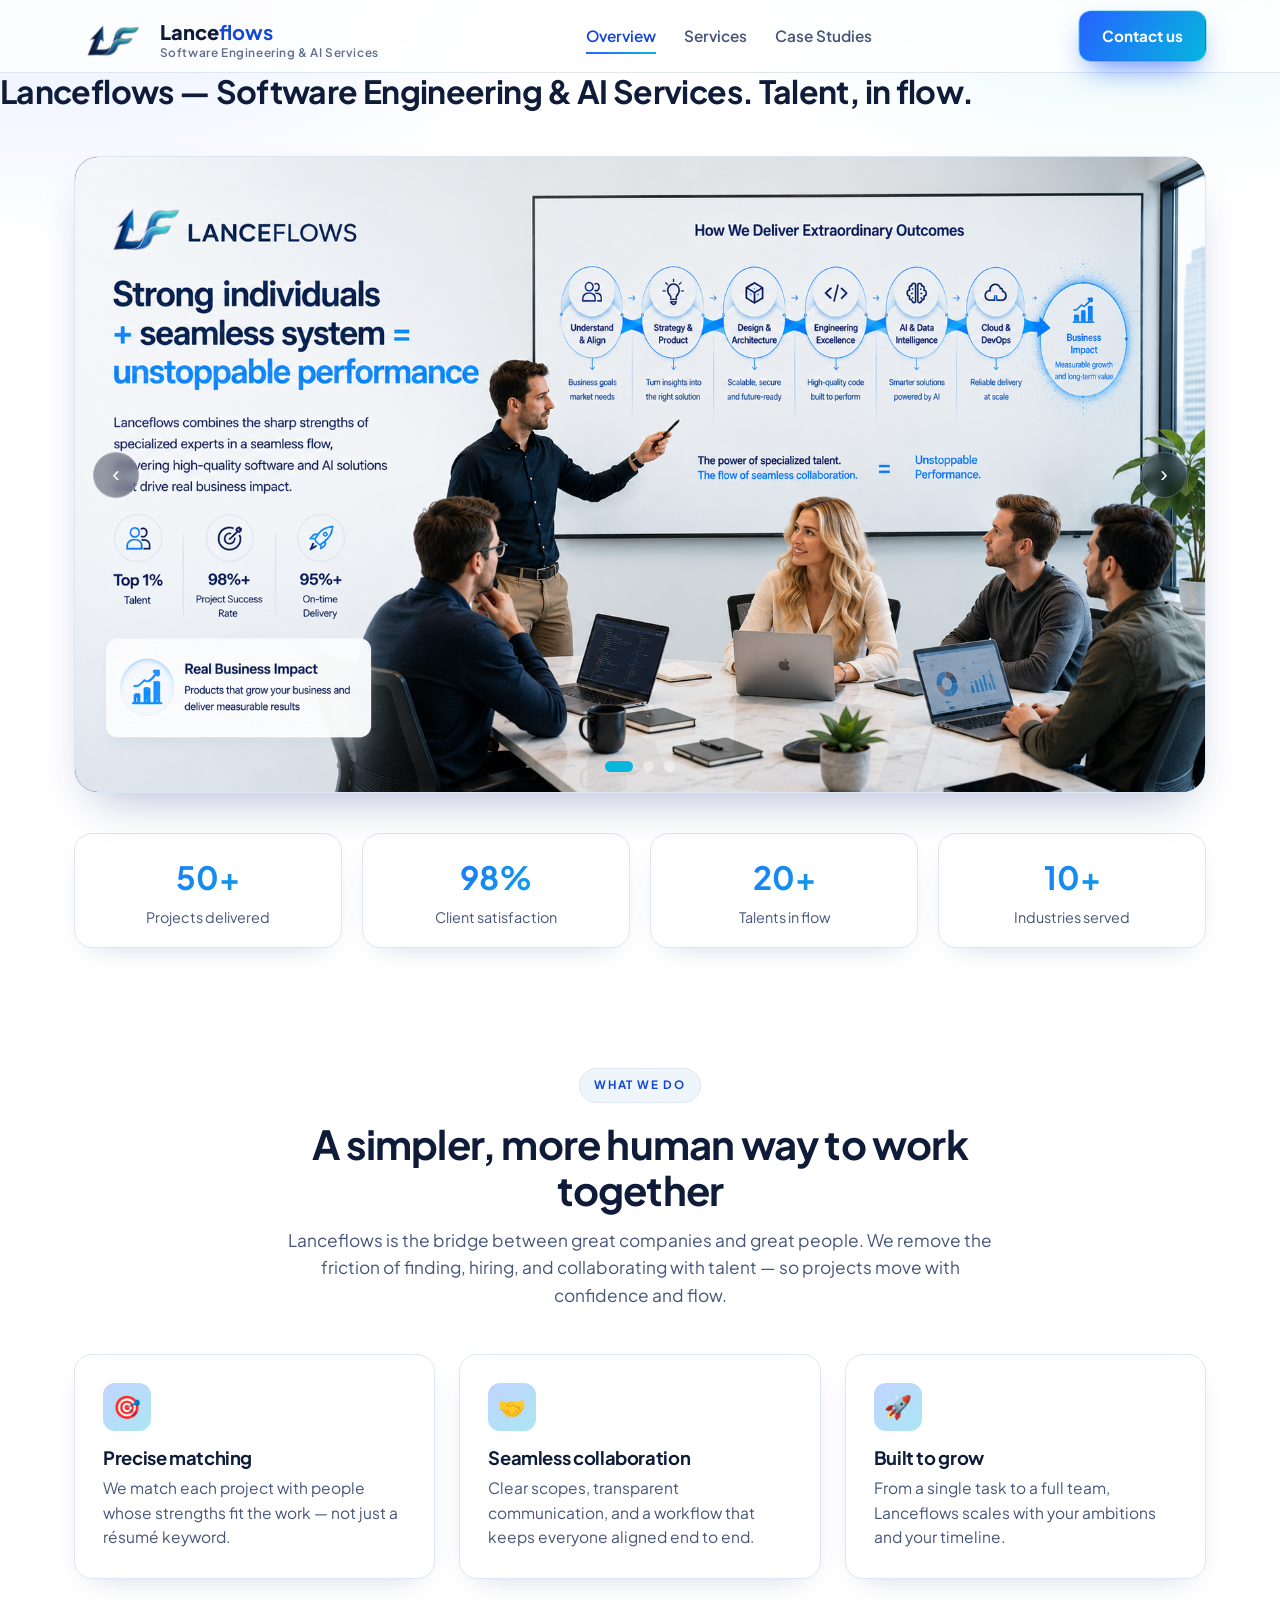
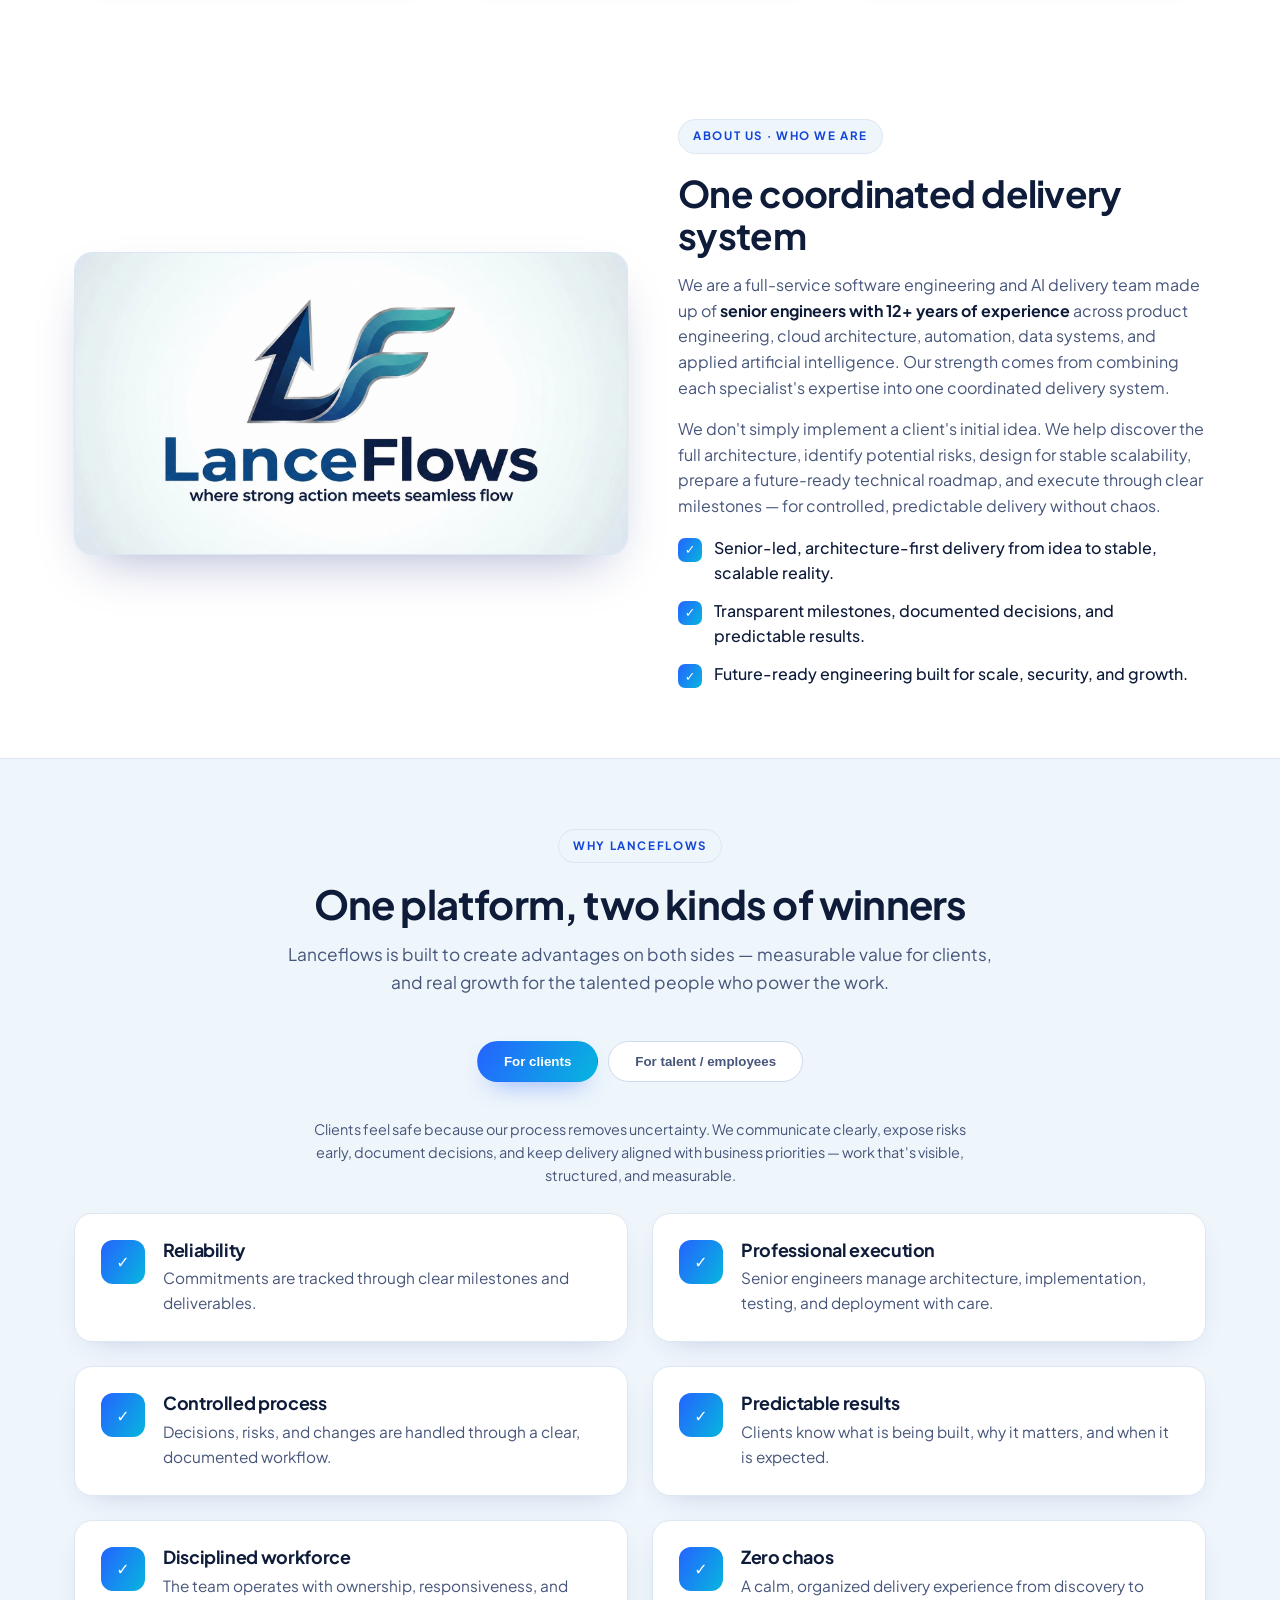
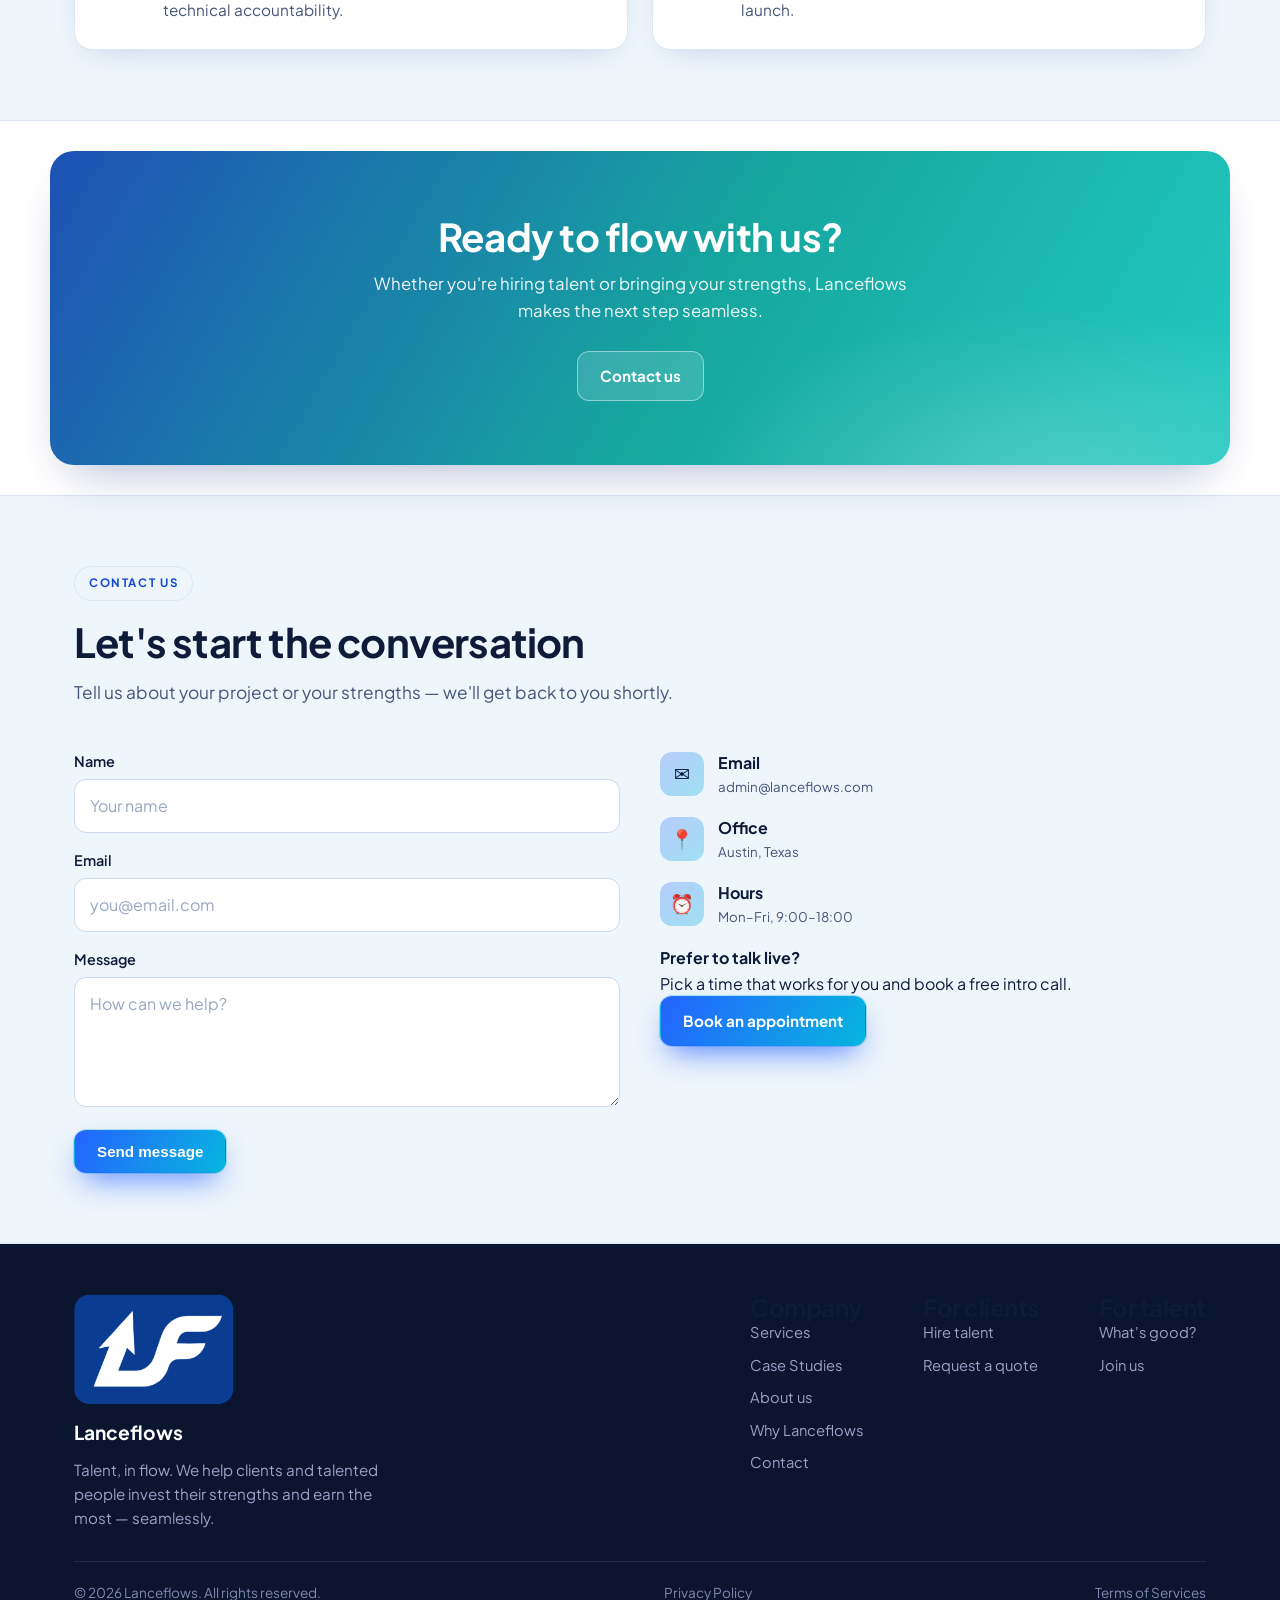
==== commit e58510fd: "Remove icon from Book an appointment button" ====
--- a/index.html
+++ b/index.html
@@ -17,8 +17,8 @@
 <!-- ===================== HEADER ===================== -->
 <header>
   <div class="wrap nav">
-    <a class="brand" href="#top" aria-label="Lanceflows home">
-      <img class="logo-img" src="company_logo.png" alt="Lanceflows logo" />
+    <a class="brand" href="#top">
+      <img class="logo-img" src="company_logo.png" alt="" />
       <span class="brand-text">
         <span class="brand-name">Lance<b>flows</b></span>
         <span class="brand-tag">Software Engineering &amp; AI Services</span>
@@ -36,6 +36,8 @@
 </header>
 
 <main id="top">
+
+  <h1 class="sr-only">Lanceflows — Software Engineering &amp; AI Services. Talent, in flow.</h1>
 
   <!-- ===================== HERO SLIDER ===================== -->
   <section class="hero">
@@ -65,7 +67,7 @@
             </div> -->
           </div>
           <!-- Slide 2: art-directed infographic banner — wide / tablet / portrait variants -->
-          <div class="slide slide-2" data-r-d="16/9" data-r-t="980/1086" data-r-m="454/1086">
+          <div class="slide slide-2" data-r-d="16/9" data-r-t="4/3" data-r-m="9/16">
             <picture class="slide-pic">
               <source media="(max-width:560px)" srcset="img/hero_slider2_3.png" />
               <source media="(max-width:900px)" srcset="img/hero_slider2_2.png" />
@@ -83,7 +85,7 @@
         </div>
         <button class="arrow prev" aria-label="Previous slide">‹</button>
         <button class="arrow next" aria-label="Next slide">›</button>
-        <div class="dots" role="tablist"></div>
+        <div class="dots" aria-label="Choose slide"></div>
       </div>
 
       <!-- Stats -->
@@ -211,18 +213,25 @@
           <input type="hidden" name="_captcha" value="false" />
           <!-- honeypot: bots fill this, humans never see it -->
           <input type="text" name="_honey" tabindex="-1" autocomplete="off" aria-hidden="true" style="position:absolute;left:-9999px;opacity:0;height:0;width:0" />
-          <div class="field"><label for="name">Name</label><input id="name" name="name" type="text" placeholder="Your name" required /></div>
-          <div class="field"><label for="email">Email</label><input id="email" name="email" type="email" placeholder="you@email.com" required /></div>
+          <div class="field"><label for="name">Name</label><input id="name" name="name" type="text" autocomplete="name" placeholder="Your name" required /></div>
+          <div class="field"><label for="email">Email</label><input id="email" name="email" type="email" autocomplete="email" placeholder="you@email.com" required /></div>
           <div class="field"><label for="msg">Message</label><textarea id="msg" name="message" rows="4" placeholder="How can we help?" required></textarea></div>
           <button class="btn btn-primary" type="submit">Send message</button>
           <p id="form-note" style="margin-top:12px;font-weight:600;display:none">Thanks! We'll be in touch soon. ✓</p>
         </form>
-        <ul class="contact-info">
-          <li><span class="ic">✉️</span><div><strong>Email</strong><small>admin@lanceflows.com</small></div></li>
-          <!-- <li><span class="ic">📞</span><div><strong>Phone</strong><small>+1 (000) 000-0000</small></div></li> -->
-          <li><span class="ic">📍</span><div><strong>Office</strong><small>Austin, Texas</small></div></li>
-          <li><span class="ic">⏰</span><div><strong>Hours</strong><small>Mon–Fri, 9:00–18:00</small></div></li>
-        </ul>
+        <div class="contact-side">
+          <ul class="contact-info">
+            <li><span class="ic">✉️</span><div><strong>Email</strong><small>admin@lanceflows.com</small></div></li>
+            <!-- <li><span class="ic">📞</span><div><strong>Phone</strong><small>+1 (000) 000-0000</small></div></li> -->
+            <li><span class="ic">📍</span><div><strong>Office</strong><small>Austin, Texas</small></div></li>
+            <li><span class="ic">⏰</span><div><strong>Hours</strong><small>Mon–Fri, 9:00–18:00</small></div></li>
+          </ul>
+          <div class="book-call">
+            <strong>Prefer to talk live?</strong>
+            <p>Pick a time that works for you and book a free intro call.</p>
+            <a class="btn btn-primary" href="https://cal.com/lanceflows" target="_blank" rel="noopener">Book an appointment</a>
+          </div>
+        </div>
       </div>
     </div>
   </section>
@@ -239,9 +248,9 @@
         <p>Talent, in flow. We help clients and talented people invest their strengths and earn the most — seamlessly.</p>
       </div>
       <div class="foot-cols">
-        <div class="foot-col"><h4>Company</h4><a href="services.html">Services</a><a href="case-study.html">Case Studies</a><a href="#about">About us</a><a href="#why">Why Lanceflows</a><a href="#contact">Contact</a></div>
-        <div class="foot-col"><h4>For clients</h4><a href="#why" data-why-tab="clients">Hire talent</a><a href="#contact">Request a quote</a></div>
-        <div class="foot-col"><h4>For talent</h4><a href="#why" data-why-tab="employees">What's good?</a><a href="#contact">Join us</a></div>
+        <div class="foot-col"><h2>Company</h2><a href="services.html">Services</a><a href="case-study.html">Case Studies</a><a href="#about">About us</a><a href="#why">Why Lanceflows</a><a href="#contact">Contact</a></div>
+        <div class="foot-col"><h2>For clients</h2><a href="#why" data-why-tab="clients">Hire talent</a><a href="#contact">Request a quote</a></div>
+        <div class="foot-col"><h2>For talent</h2><a href="#why" data-why-tab="employees">What's good?</a><a href="#contact">Join us</a></div>
       </div>
     </div>
     <div class="foot-bottom">
@@ -352,6 +361,7 @@
       note.style.display = 'block';
       form.reset();
     } catch (err) {
+      console.error('Contact form / FormSubmit error:', err.message);
       note.textContent = 'Sorry — something went wrong. Please email admin@lanceflows.com directly.';
       note.style.color = '#c0455f';
       note.style.display = 'block';
@@ -360,5 +370,6 @@
     }
   });
 </script>
+<script src="nav.js"></script>
 </body>
 </html>
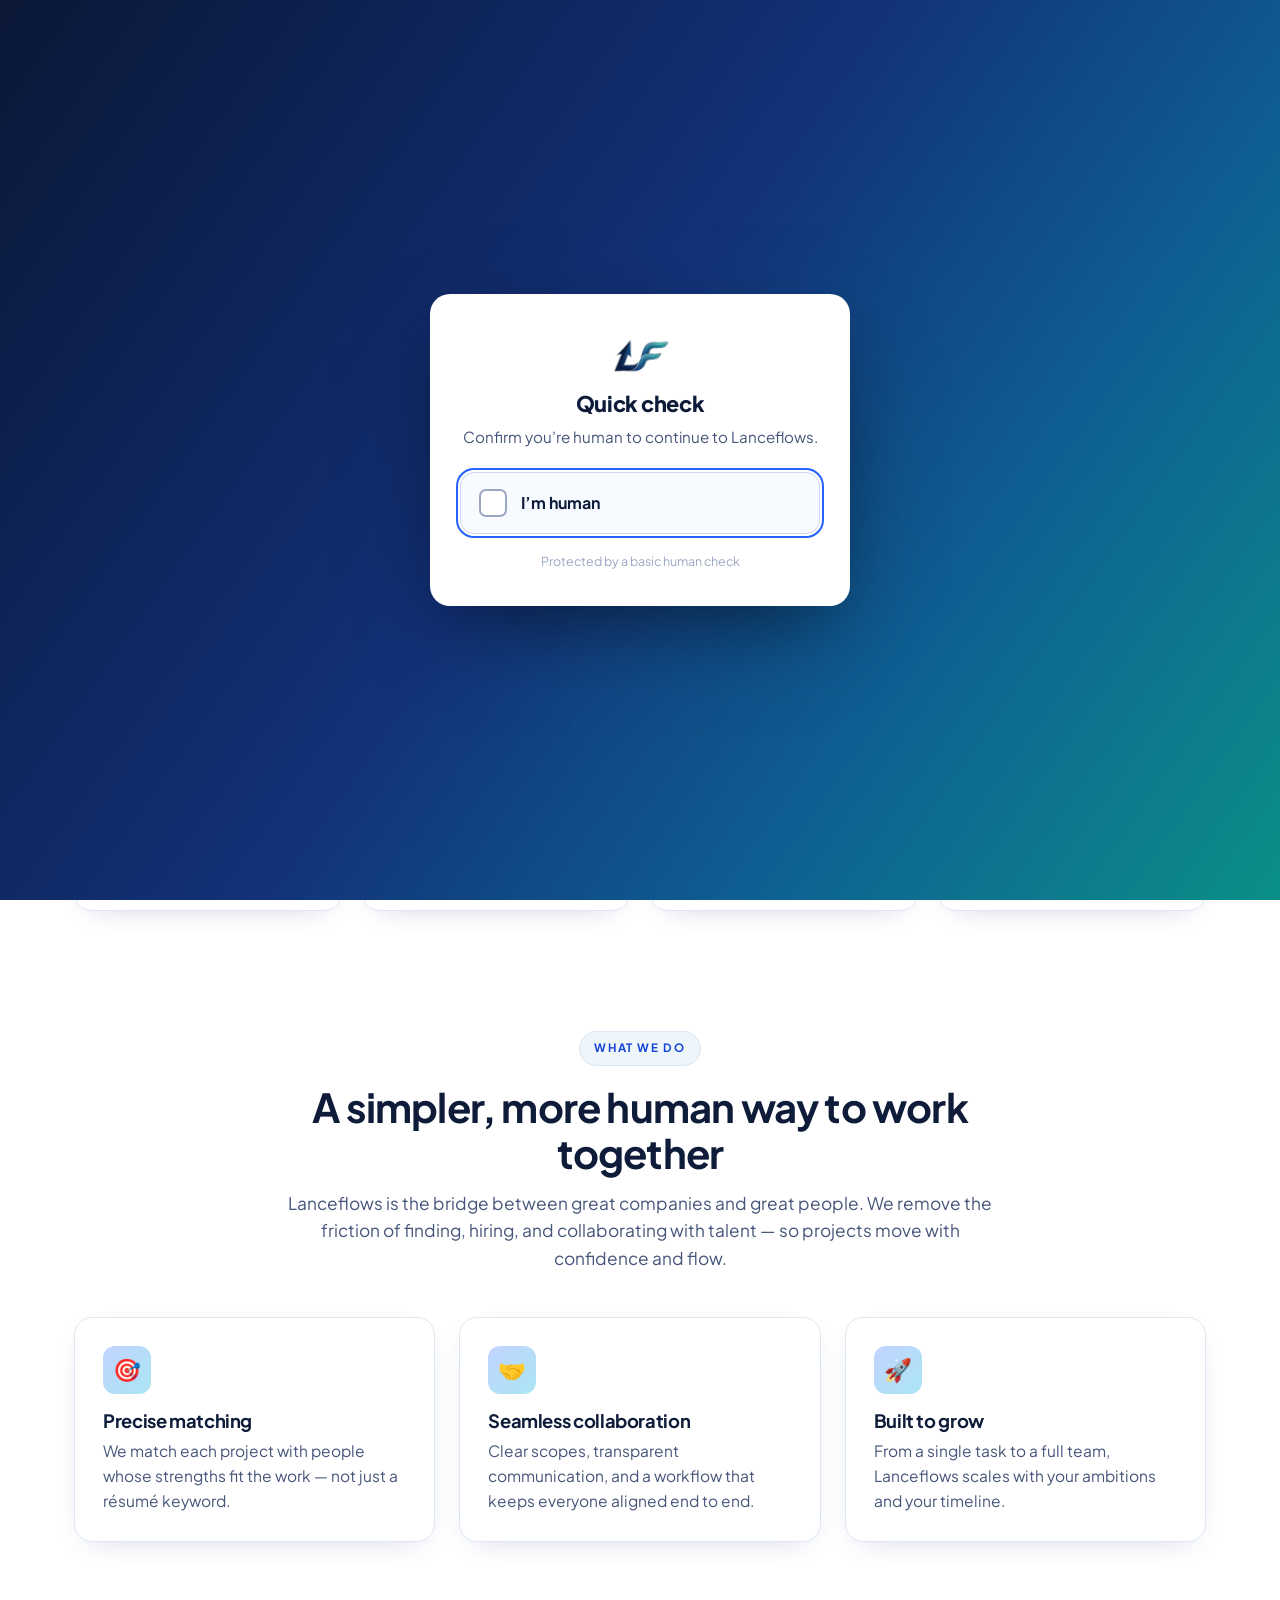
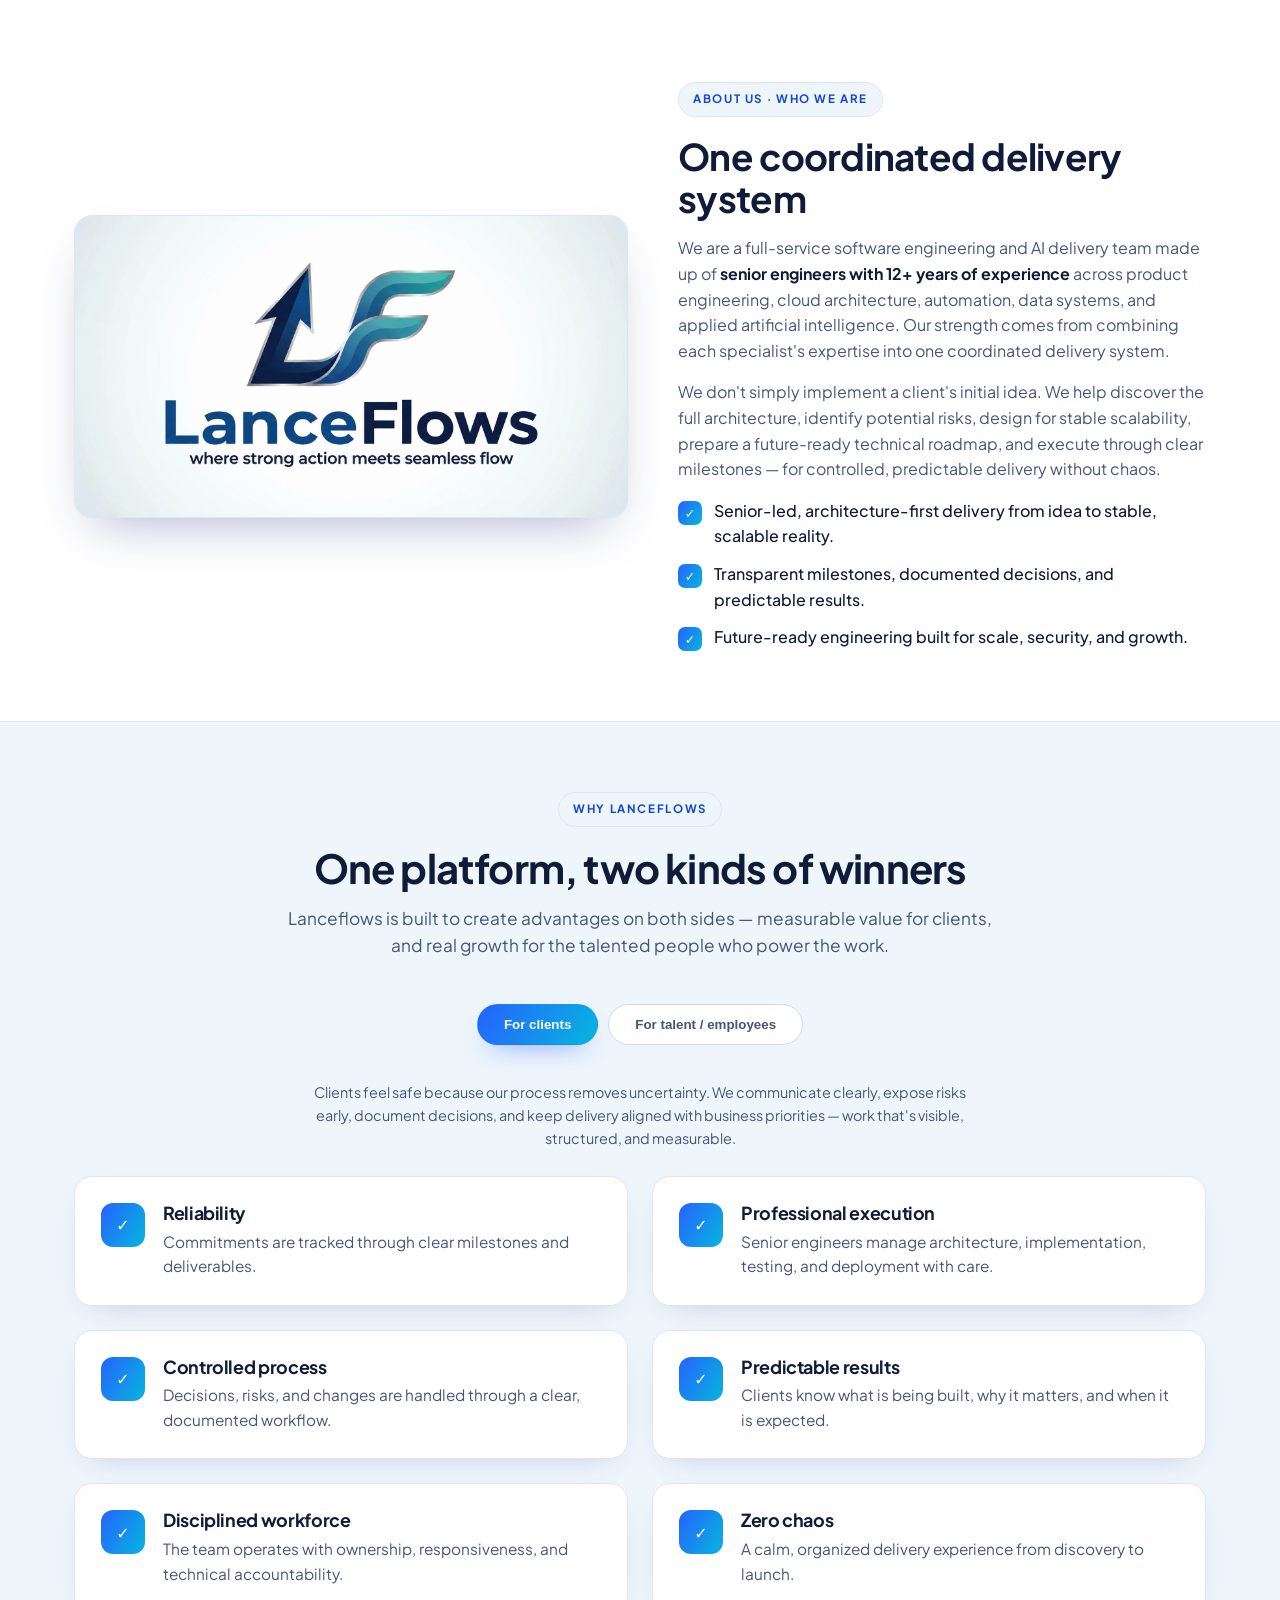
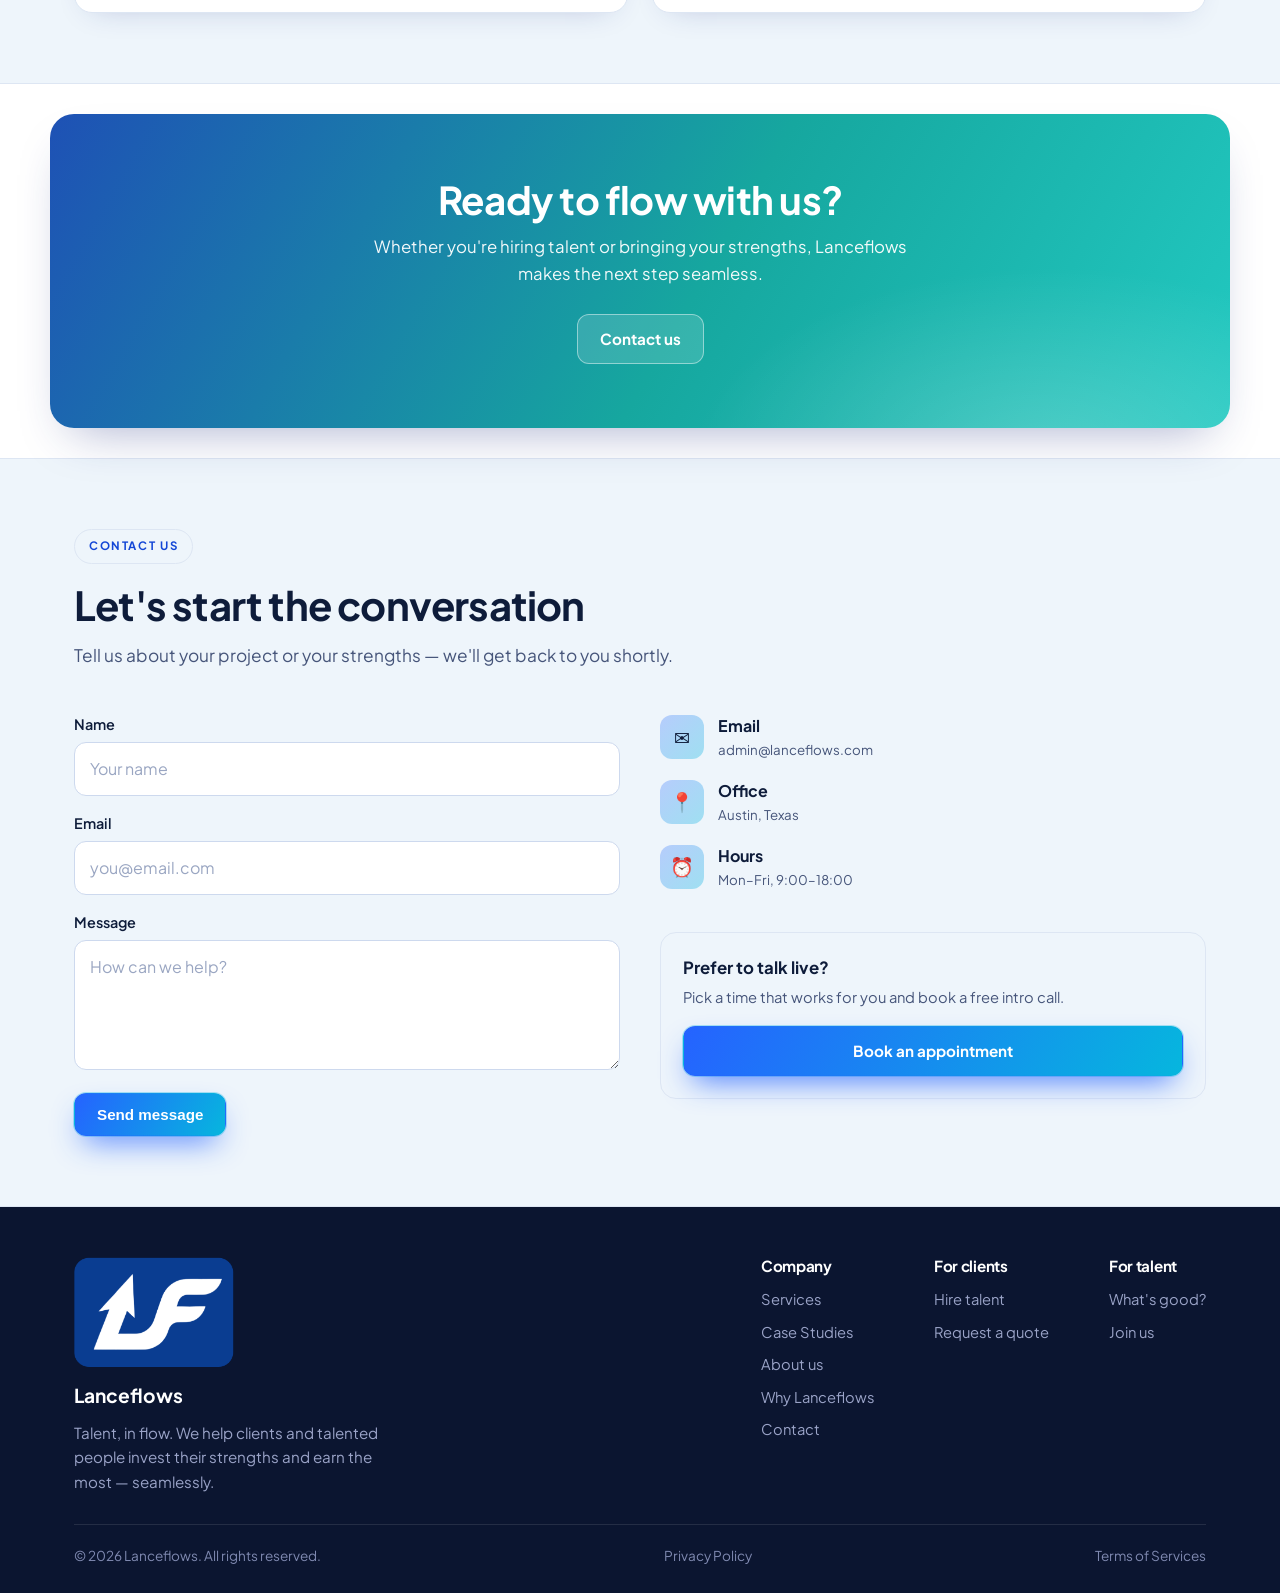
==== commit 05805e06: "Add human-verification gate (verify.js) to all pages" ====
--- a/index.html
+++ b/index.html
@@ -13,6 +13,7 @@
 <link rel="stylesheet" href="style.css" />
 </head>
 <body>
+<script src="verify.js"></script>
 
 <!-- ===================== HEADER ===================== -->
 <header>
--- a/style.css
+++ b/style.css
@@ -57,10 +57,10 @@
   background:rgba(255,255,255,.82);backdrop-filter:blur(12px);
   border-bottom:1px solid var(--line);
 }
-.nav{display:flex;align-items:center;justify-content:space-between;height:72px}
-.brand{display:flex;align-items:center;gap:10px}
-.brand-text{display:flex;flex-direction:column;line-height:1.12;margin-top:8px}
-.brand-name{font-weight:800;font-size:1.25rem;color:var(--ink)}
+.nav{display:flex;align-items:center;justify-content:space-between;gap:12px;height:72px}
+.brand{display:flex;align-items:center;gap:10px;min-width:0}
+.brand-text{display:flex;flex-direction:column;line-height:1.12;margin-top:8px;min-width:0}
+.brand-name{font-weight:800;font-size:1.25rem;color:var(--ink);white-space:nowrap;overflow:hidden;text-overflow:ellipsis}
 .brand-tag{font-weight:600;font-size:.74rem;letter-spacing:.05em;color:var(--ink-soft);opacity:.85;margin-top:2px}
 .logo-img{height:44px;width:auto;display:block}
 .logo-mark{
@@ -74,7 +74,16 @@
 .nav-links a:hover,.nav-links a.active{color:var(--brand)}
 .nav-links a::after{content:"";position:absolute;left:0;bottom:-6px;height:2px;width:0;background:var(--grad);transition:width .2s}
 .nav-links a:hover::after,.nav-links a.active::after{width:100%}
-.top-actions{display:flex;align-items:center;gap:12px}
+.top-actions{display:flex;align-items:center;gap:12px;flex:none}
+/* mobile hamburger toggle (built by nav.js; hidden on desktop) */
+.nav-toggle{display:none;align-items:center;justify-content:center;flex:none;
+  width:42px;height:42px;padding:0;border:1px solid var(--line);border-radius:10px;
+  background:#fff;cursor:pointer}
+.nav-toggle span{display:block;width:18px;height:2px;background:var(--ink);border-radius:2px;transition:transform .25s ease,opacity .2s ease}
+.nav-toggle span + span{margin-top:4px}
+.nav-open .nav-toggle span:nth-child(1){transform:translateY(6px) rotate(45deg)}
+.nav-open .nav-toggle span:nth-child(2){opacity:0}
+.nav-open .nav-toggle span:nth-child(3){transform:translateY(-6px) rotate(-45deg)}
 
 /* ---------- Hero / Slider ---------- */
 .hero{padding:46px 0 10px}
@@ -153,9 +162,11 @@
 .slide-content h2{font-size:clamp(1.8rem,4.2vw,3rem);margin-bottom:14px;color:#fff}
 .slide-content p{font-size:clamp(1rem,1.6vw,1.18rem);opacity:.92;margin-bottom:24px}
 .slide-tag{font-size:.72rem;letter-spacing:.16em;text-transform:uppercase;font-weight:700;opacity:.9;display:block;margin-bottom:14px}
-.dots{position:absolute;bottom:20px;left:50%;transform:translateX(-50%);display:flex;gap:10px;z-index:3}
-.dot{width:11px;height:11px;border-radius:999px;background:rgba(255,255,255,.45);border:0;cursor:pointer;transition:.2s}
-.dot.active{background:var(--accent-cyan);width:28px}
+.dots{position:absolute;bottom:14px;left:50%;transform:translateX(-50%);display:flex;gap:6px;z-index:3}
+/* 24×24 tap target (a11y) with a smaller visual dot centered inside */
+.dot{width:24px;height:24px;border-radius:999px;background:transparent;border:0;cursor:pointer;padding:0;display:grid;place-items:center;transition:.2s}
+.dot::before{content:"";width:11px;height:11px;border-radius:999px;background:rgba(255,255,255,.5);transition:.2s}
+.dot.active::before{background:var(--accent-cyan);width:24px}
 .arrow{
   position:absolute;top:50%;transform:translateY(-50%);z-index:3;
   width:46px;height:46px;border-radius:999px;border:1px solid rgba(255,255,255,.22);cursor:pointer;
@@ -298,9 +309,10 @@
 
 .tech-stack{display:grid;grid-template-columns:repeat(2,1fr);gap:18px}
 .tech-row{background:var(--bg-soft);border:1px solid var(--line);border-radius:14px;padding:18px 20px}
-.tech-row h4{font-size:.95rem;margin-bottom:10px;color:var(--brand)}
+.tech-row h2{font-size:.95rem;margin-bottom:10px;color:var(--brand)}
 .pill-wrap{display:flex;flex-wrap:wrap;gap:8px}
-.pill{background:#fff;border:1px solid var(--line-strong);border-radius:999px;padding:6px 13px;font-size:.82rem;font-weight:600;color:var(--ink-soft)}
+.pill{background:var(--bg-soft);border:1px solid var(--line);border-radius:999px;padding:7px 14px;font-size:.82rem;font-weight:600;color:var(--ink);transition:border-color .2s,background .2s}
+.pill:hover{border-color:var(--brand-2);background:#fff}
 
 .diff-grid{display:grid;grid-template-columns:repeat(3,1fr);gap:20px}
 .diff{display:flex;gap:14px;align-items:flex-start;background:var(--panel);border:1px solid var(--line);border-radius:var(--radius);padding:22px;box-shadow:var(--elev)}
@@ -310,8 +322,8 @@
 .diff span{color:var(--ink-soft);font-size:.9rem}
 
 /* ---------- Case studies ---------- */
-.case-list{display:grid;gap:30px}
-.case{background:var(--panel);border:1px solid var(--line);border-radius:var(--radius);padding:clamp(24px,3.5vw,40px);box-shadow:var(--shadow)}
+.case-list{display:grid;grid-template-columns:minmax(0,1fr);gap:30px}
+.case{min-width:0;background:var(--panel);border:1px solid var(--line);border-radius:var(--radius);padding:clamp(24px,3.5vw,40px);box-shadow:var(--shadow)}
 .case-head{display:flex;gap:20px;align-items:flex-start;margin-bottom:24px}
 .case-num{flex:none;width:56px;height:56px;border-radius:14px;display:grid;place-items:center;color:#fff;font-weight:800;font-size:1.25rem;
   background:var(--grad)}
@@ -331,9 +343,10 @@
 .case-block .col-label{margin-bottom:8px}
 .case-tech{margin-bottom:24px}
 .outcomes{display:grid;grid-template-columns:repeat(2,1fr);gap:16px;margin-bottom:24px}
-.outcome{background:var(--bg-soft);border:1px solid var(--line);border-radius:14px;padding:18px}
-.outcome b{display:block;font-size:.82rem;letter-spacing:.06em;text-transform:uppercase;color:var(--brand);margin-bottom:6px}
-.outcome span{color:var(--ink-soft);font-size:.92rem}
+.outcome{background:var(--bg-soft);border:1px solid var(--line);border-radius:16px;padding:22px 22px 20px}
+.outcome b{display:flex;align-items:center;gap:8px;font-size:.82rem;letter-spacing:.06em;text-transform:uppercase;color:var(--brand);margin-bottom:8px}
+.outcome b::before{content:"";width:8px;height:8px;border-radius:50%;background:var(--grad);flex:none}
+.outcome span{color:var(--ink-soft);font-size:.92rem;line-height:1.55}
 .case-quote{border-left:4px solid var(--brand-2);background:var(--bg-soft);border-radius:0 12px 12px 0;
   padding:18px 22px;font-style:italic;color:var(--ink);font-size:1rem;
   display:flex;gap:18px;align-items:center}
@@ -354,7 +367,7 @@
 .case-card:hover{transform:translateY(-5px);box-shadow:var(--shadow);border-color:var(--brand-2)}
 .case-card-top{display:flex;align-items:center;gap:12px;margin-bottom:16px}
 .case-card .case-num{width:46px;height:46px;border-radius:12px;font-size:1.05rem}
-.case-card h3{font-size:1.18rem;margin-bottom:10px}
+.case-card h2{font-size:1.18rem;margin-bottom:10px}
 .case-card .summary{color:var(--ink-soft);font-size:.95rem;margin-bottom:16px}
 .case-card .pill-wrap{margin-bottom:20px}
 .case-link{display:inline-flex;align-items:center;gap:6px;font-weight:700;color:var(--brand);font-size:.95rem;margin-top:auto}
@@ -375,8 +388,17 @@
 a.d-chip:hover{background:rgba(255,255,255,.26)}
 .d-chip.soft{background:rgba(255,255,255,.08);font-weight:500;font-size:.8rem}
 
-.section-label{font-size:1.3rem;font-weight:700;letter-spacing:.08em;text-transform:uppercase;color:var(--brand);margin:46px 0 16px}
-/* .section.case-detail{padding-top:32px} */
+.section-label{font-size:1.3rem;font-weight:700;letter-spacing:.08em;text-transform:uppercase;color:var(--brand);
+  margin:46px 0 18px;padding-bottom:12px;position:relative}
+.section-label::after{content:"";position:absolute;left:0;bottom:0;width:36px;height:3px;border-radius:3px;background:var(--grad)}
+
+/* Challenge & solution — accented cards (match the later card sections) */
+.cs-card{position:relative;background:var(--panel);border:1px solid var(--line);border-radius:16px;
+  padding:24px 24px 22px 26px;box-shadow:var(--elev);overflow:hidden}
+.cs-card::before{content:"";position:absolute;left:0;top:0;bottom:0;width:4px}
+.cs-challenge::before{background:linear-gradient(180deg,#e0728a,#c0455f)}
+.cs-solution::before{background:var(--grad)}
+.cs-card .col-label{margin-bottom:14px}
 
 /* legal pages (Privacy / Terms) */
 .legal{max-width:820px;margin:0 auto;color:var(--ink-soft);font-size:1.02rem;line-height:1.75}
@@ -407,16 +429,17 @@
 
 /* metrics */
 .metrics{display:grid;grid-template-columns:repeat(3,1fr);gap:16px}
-.metric{display:flex;gap:12px;align-items:flex-start;background:var(--bg-soft);border:1px solid var(--line);border-radius:14px;padding:18px}
-.metric::before{content:"▲";color:var(--brand-2);font-size:.75rem;line-height:1.8;flex:none}
-.metric span{color:var(--ink);font-size:.92rem;font-weight:500}
+.metric{display:flex;gap:14px;align-items:flex-start;background:var(--panel);border:1px solid var(--line);border-radius:16px;padding:20px;box-shadow:var(--elev)}
+.metric::before{content:"✓";color:#fff;background:var(--grad);width:26px;height:26px;border-radius:8px;
+  display:grid;place-items:center;font-size:.82rem;font-weight:800;flex:none;box-shadow:0 4px 10px -3px rgba(19,70,214,.5)}
+.metric span{color:var(--ink);font-size:.92rem;font-weight:500;line-height:1.5}
 
 /* workflow impact mapping */
 .flow-wrap{display:grid;grid-template-columns:1fr 1fr;gap:24px}
 .flow{border:1px solid var(--line);border-radius:var(--radius);padding:24px;background:var(--panel);box-shadow:var(--elev)}
-.flow h4{font-size:.95rem;margin-bottom:18px}
-.flow.before h4{color:#c0455f}
-.flow.after h4{color:var(--brand)}
+.flow h2{font-size:.95rem;margin-bottom:18px}
+.flow.before h2{color:#c0455f}
+.flow.after h2{color:var(--brand)}
 .flow-step{position:relative;padding:0 0 18px 40px}
 .flow-step:last-child{padding-bottom:0}
 .flow-step .fnum{position:absolute;left:0;top:0;width:26px;height:26px;border-radius:8px;display:grid;place-items:center;
@@ -428,7 +451,7 @@
 .flow-step .fmeta{font-size:.8rem;color:var(--ink-soft);margin-bottom:4px;font-weight:600}
 .flow-step p{font-size:.88rem;color:var(--ink-soft);margin:0}
 .tag-bottleneck{display:inline-block;font-size:.66rem;font-weight:700;text-transform:uppercase;letter-spacing:.05em;
-  color:#c0455f;background:#fdecef;border-radius:6px;padding:2px 7px;margin-left:8px;vertical-align:middle}
+  color:#9e1b38;background:#fdecef;border-radius:6px;padding:2px 7px;margin-left:8px;vertical-align:middle}
 @media(max-width:760px){.metrics{grid-template-columns:1fr}.flow-wrap{grid-template-columns:1fr}}
 
 /* ---------- CTA ---------- */
@@ -460,6 +483,11 @@
   background:linear-gradient(135deg,rgba(37,99,255,.28),rgba(6,182,222,.34))}
 .contact-info strong{color:var(--ink)}
 .contact-info small{color:var(--ink-soft);display:block}
+.contact-side{display:flex;flex-direction:column;gap:24px}
+.book-call{background:var(--bg-soft);border:1px solid var(--line);border-radius:16px;padding:22px}
+.book-call strong{display:block;color:var(--ink);font-size:1.05rem;margin-bottom:4px}
+.book-call p{color:var(--ink-soft);font-size:.92rem;margin-bottom:16px}
+.book-call .btn{width:100%}
 
 /* ---------- Footer ---------- */
 footer{background:#0b1530;color:#c8cfe8;padding:50px 0 26px}
@@ -468,7 +496,8 @@
 .foot-brand .logo-mark{margin-bottom:14px}
 .foot-brand p{color:#9aa3c7;font-size:.95rem;margin-top:10px}
 .foot-cols{display:flex;gap:60px;flex-wrap:wrap}
-.foot-col h4{color:#fff;font-size:.95rem;margin-bottom:14px}
+.foot-col h2{color:#fff;font-size:.95rem;margin-bottom:14px}
+.sr-only{position:absolute;width:1px;height:1px;padding:0;margin:-1px;overflow:hidden;clip:rect(0,0,0,0);white-space:nowrap;border:0}
 .foot-col a{display:block;color:#9aa3c7;font-size:.92rem;margin-bottom:9px;transition:.2s}
 .foot-col a:hover{color:var(--accent-cyan)}
 .foot-bottom{border-top:1px solid rgba(255,255,255,.1);padding-top:20px;display:flex;justify-content:space-between;flex-wrap:wrap;gap:12px;font-size:.85rem;color:#7f89b0}
@@ -483,7 +512,21 @@
   .why-grid{grid-template-columns:1fr}
   .contact-grid{grid-template-columns:1fr}
   .top-actions .label-hide{display:none}
-  .nav-links{display:none}
+  .nav-toggle{display:inline-flex}
+  /* nav links become a full-width dropdown panel under the header */
+  .nav-links{
+    position:absolute;top:calc(100% + 1px);left:0;right:0;
+    flex-direction:column;align-items:stretch;gap:0;
+    background:#fff;border-bottom:1px solid var(--line);
+    box-shadow:0 20px 40px -22px rgba(14,28,58,.45);
+    padding:6px 0;
+    opacity:0;visibility:hidden;transform:translateY(-10px);pointer-events:none;
+    transition:opacity .2s ease,transform .2s ease,visibility .2s ease;
+  }
+  .nav-open .nav-links{opacity:1;visibility:visible;transform:translateY(0);pointer-events:auto}
+  .nav-links a{width:100%;padding:14px 24px;font-size:1rem}
+  .nav-links a::after{display:none}
+  .nav-links a:hover,.nav-links a.active{background:var(--bg-soft)}
   .service-grid{grid-template-columns:1fr}
   .industry-grid{grid-template-columns:1fr 1fr}
   .tech-stack{grid-template-columns:1fr}
@@ -491,9 +534,19 @@
 }
 @media(max-width:560px){
   .stats{grid-template-columns:1fr 1fr}
-  .nav{height:64px}
+  .nav{height:62px}
+  .wrap{padding:0 14px}
   .btn{padding:10px 16px;font-size:.9rem}
   .industry-grid{grid-template-columns:1fr}
+  /* compact header so it fits down to 320px */
+  .brand{gap:8px}
+  .brand-text{margin-top:0}
+  .brand-tag{display:none}
+  .logo-img{height:36px}
+  .brand-name{font-size:1.05rem}
+  .top-actions{gap:8px}
+  .top-actions .btn{padding:9px 13px;font-size:.84rem}
+  .nav-toggle{width:38px;height:38px}
 }
 
 /* ===================== Client dashboard ===================== */
